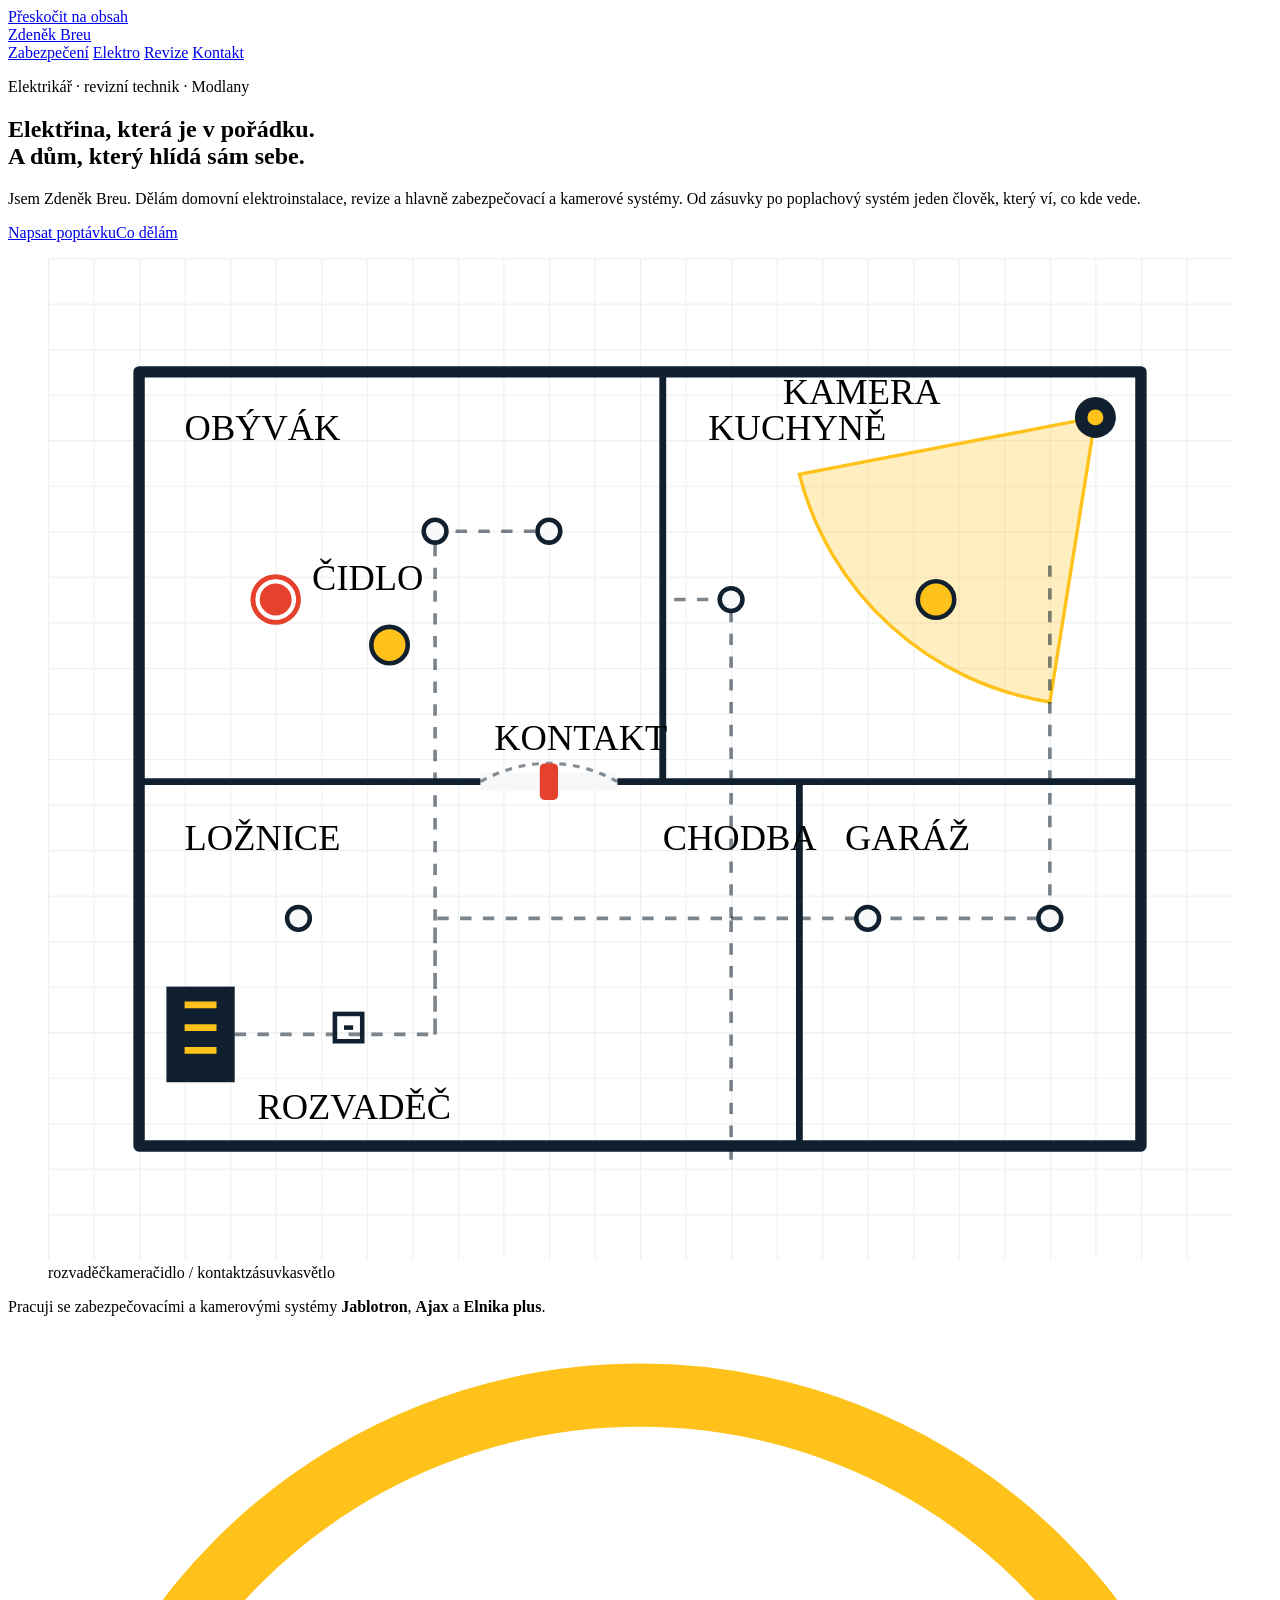
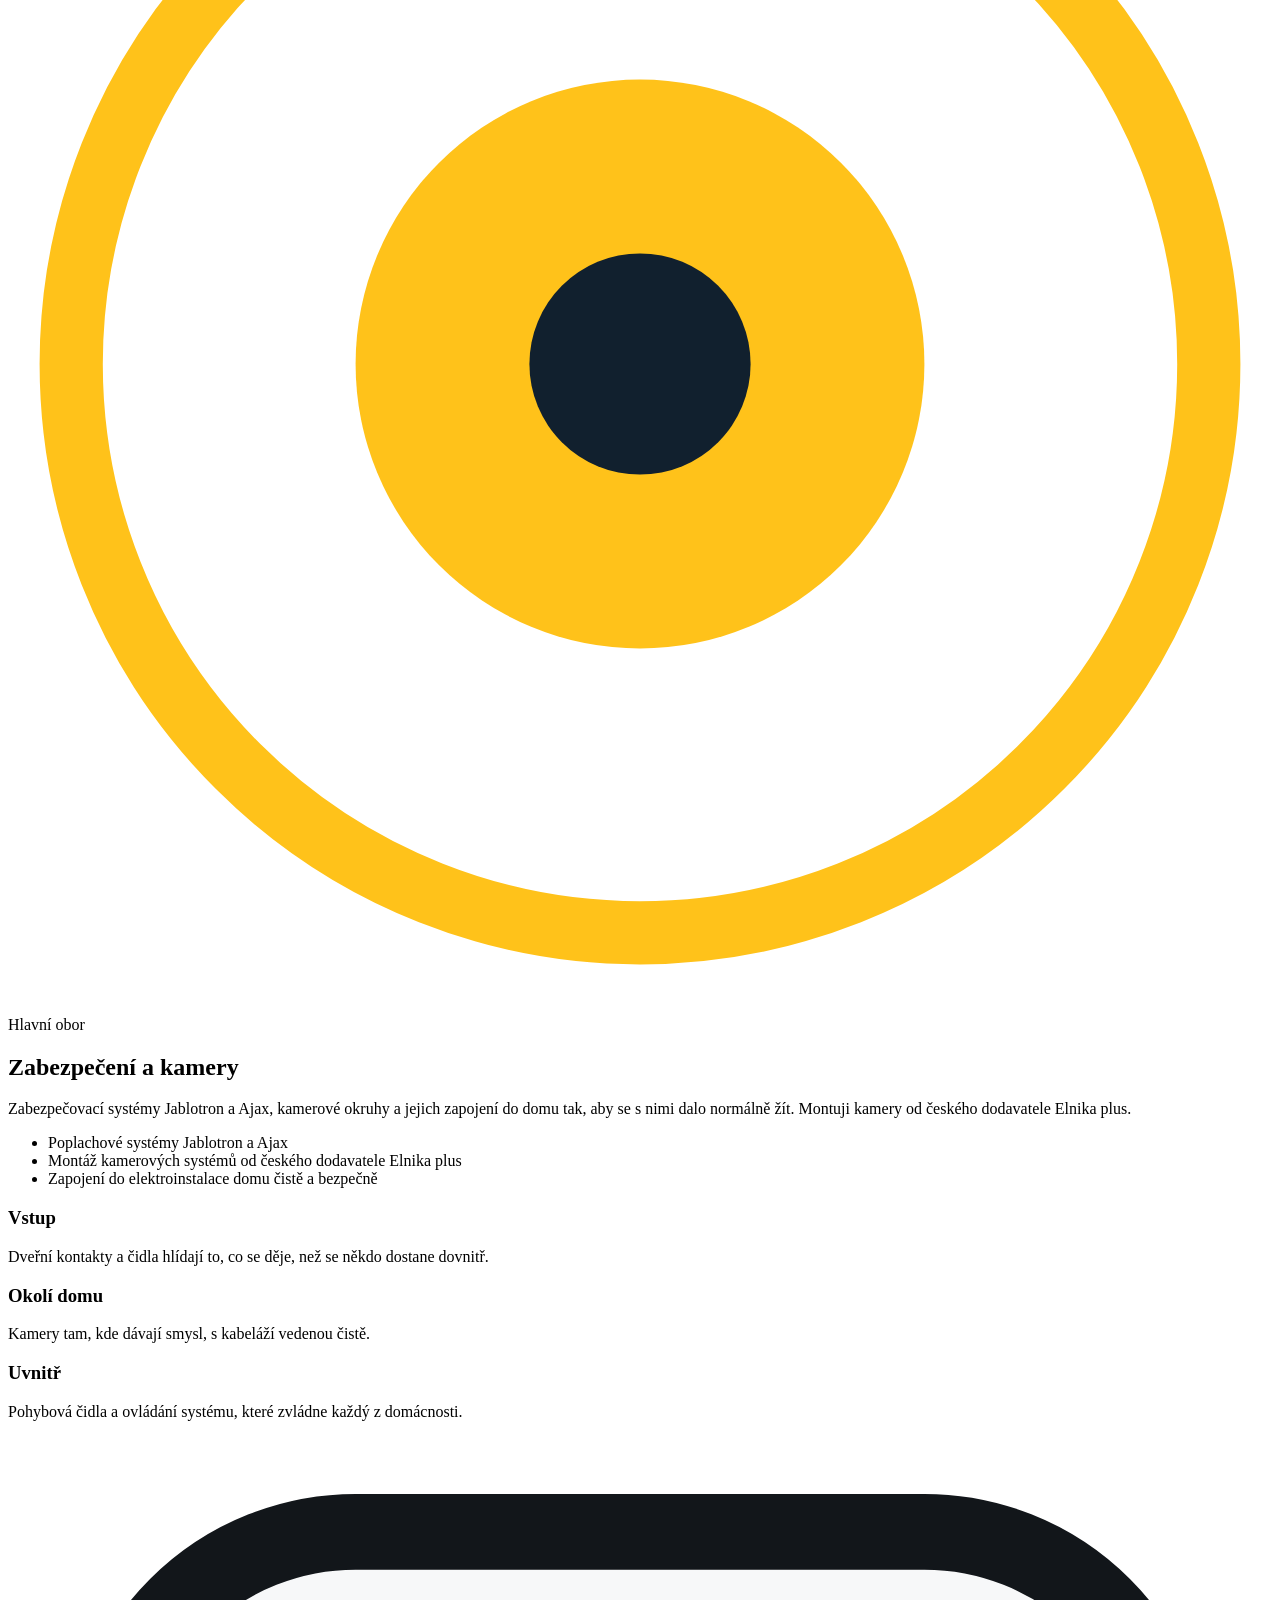
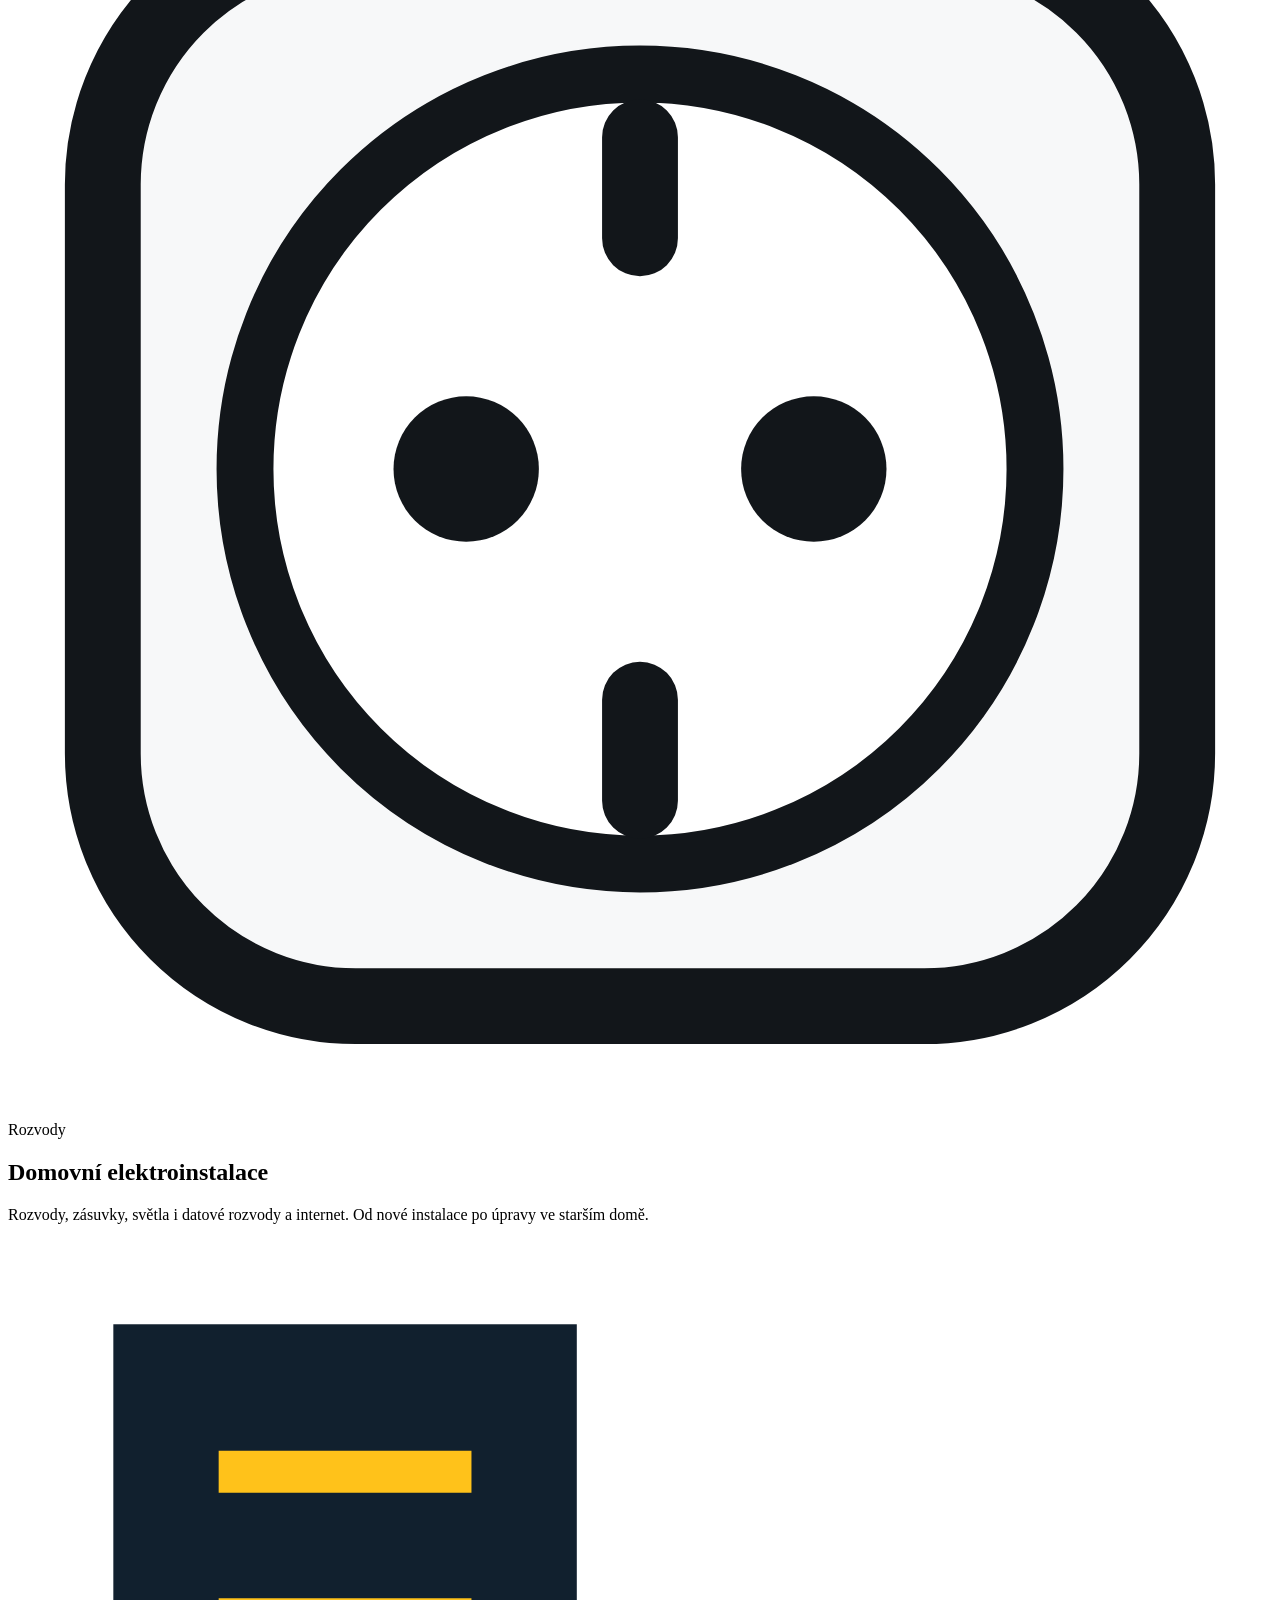
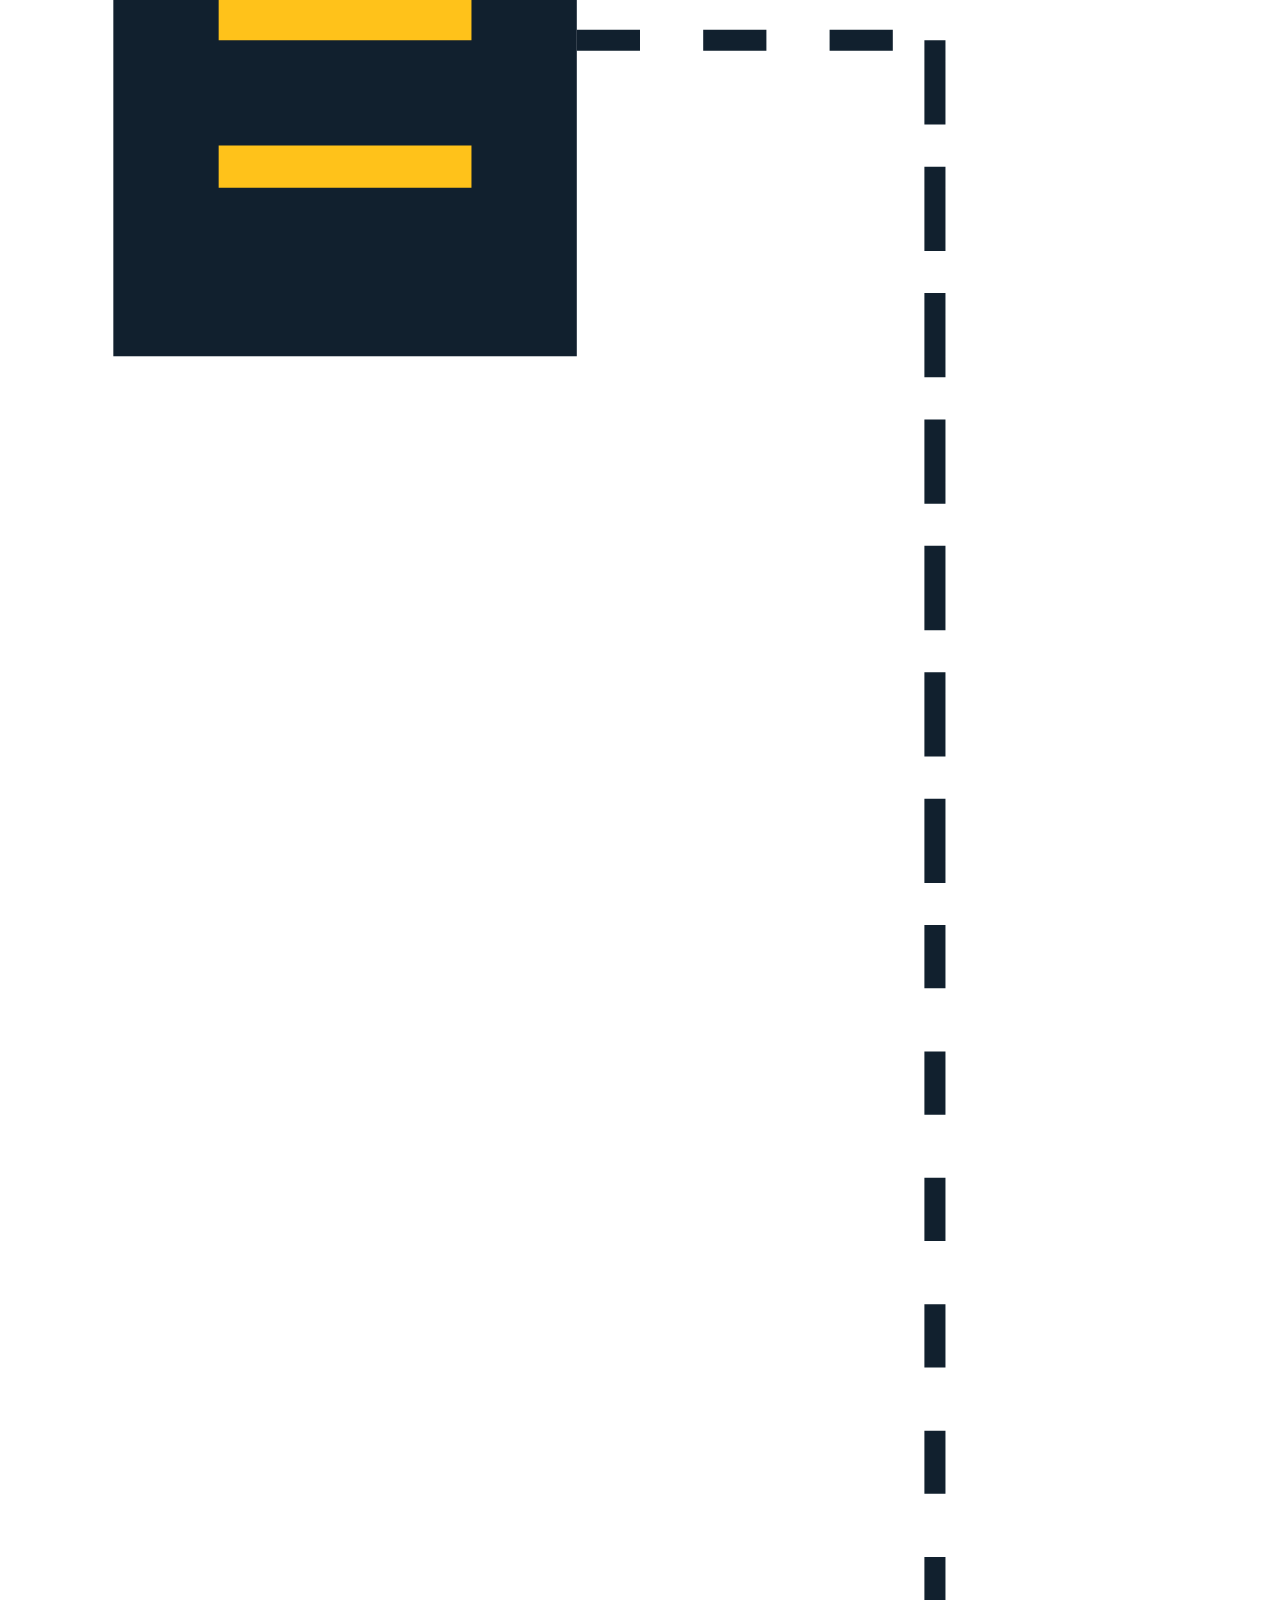
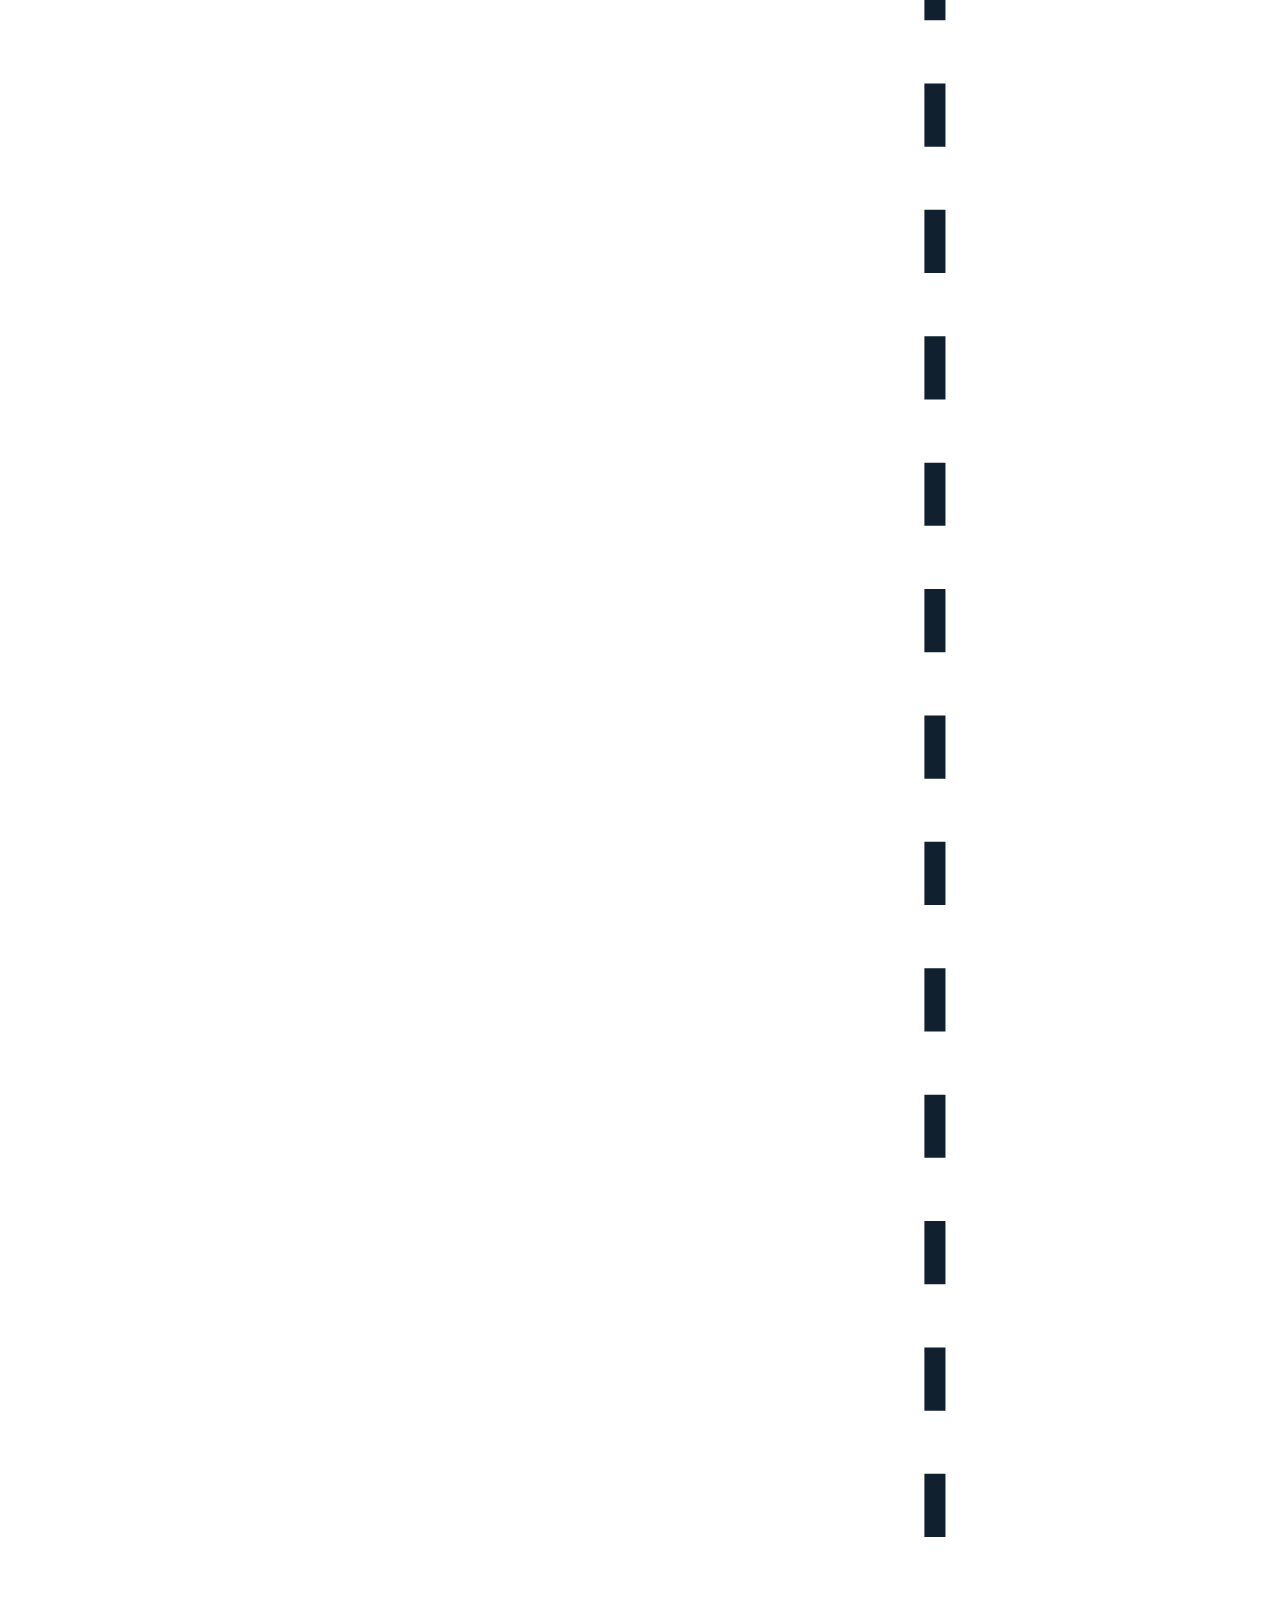
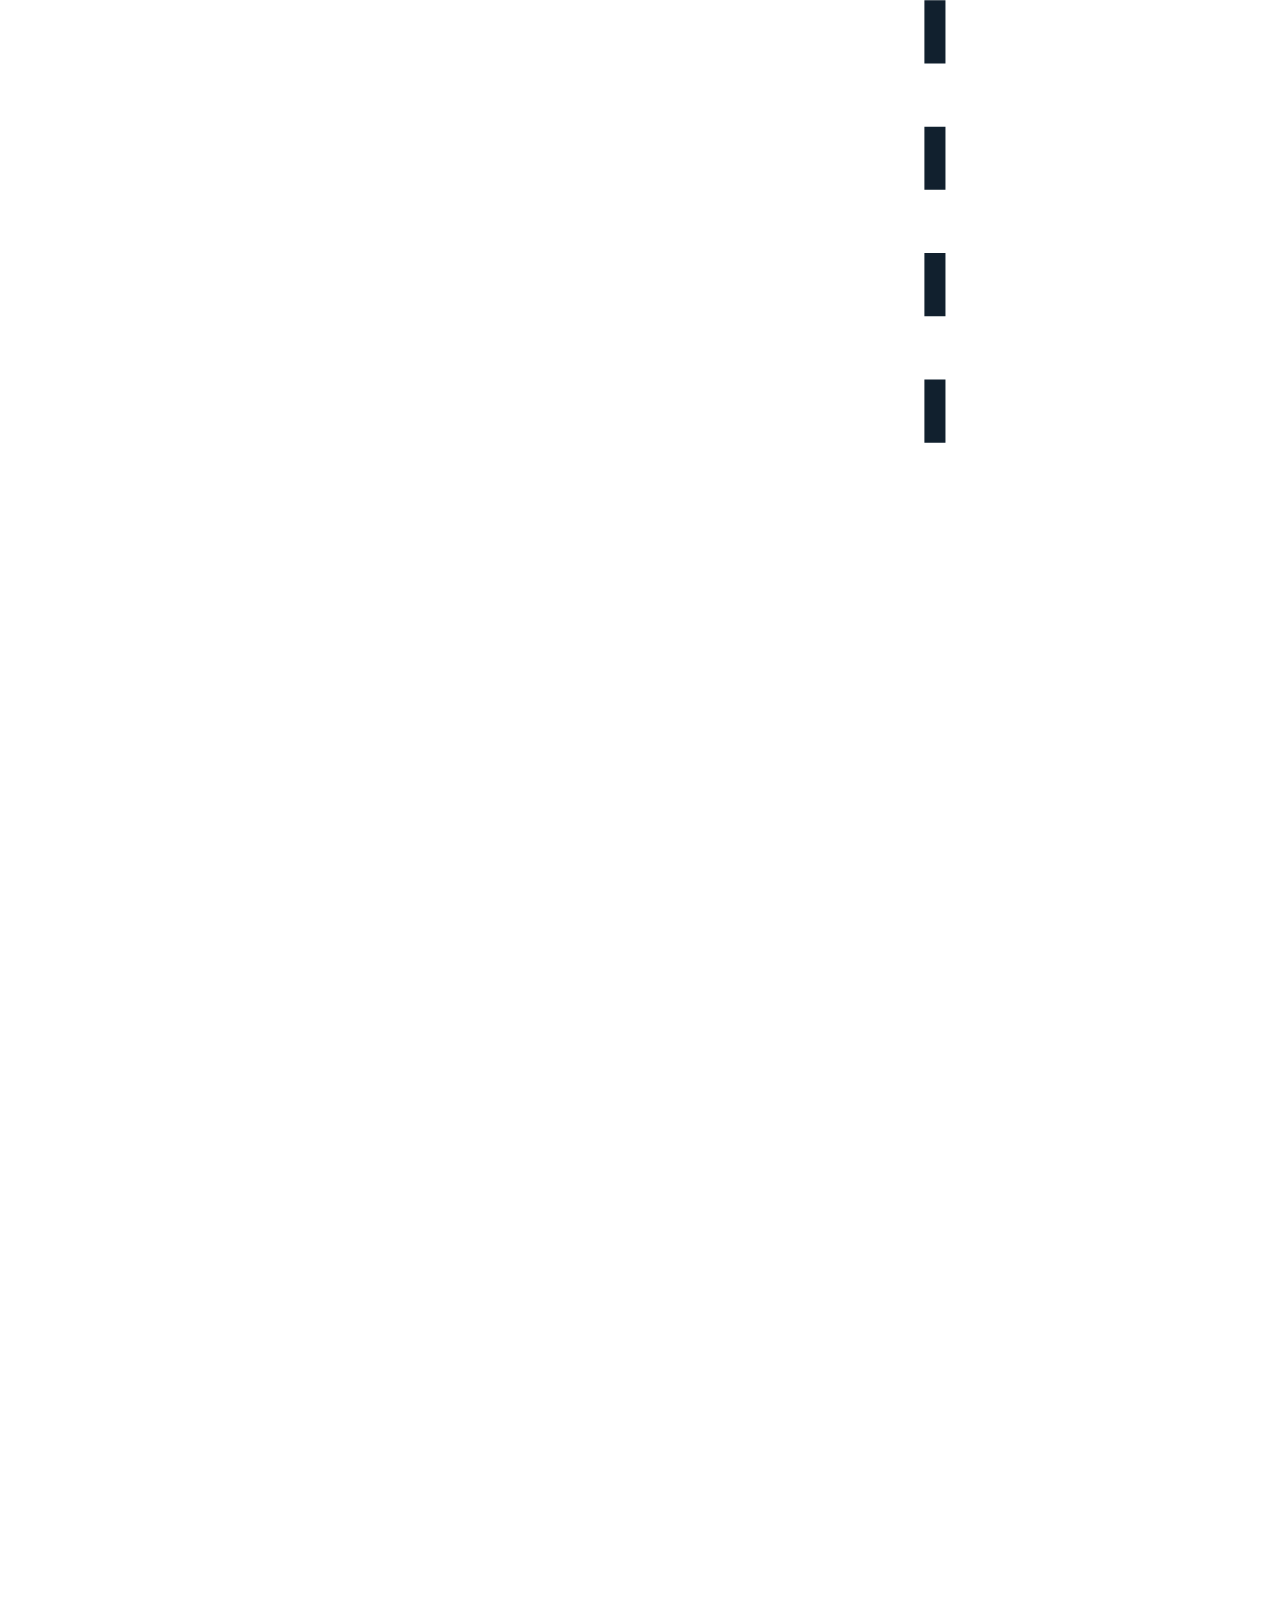
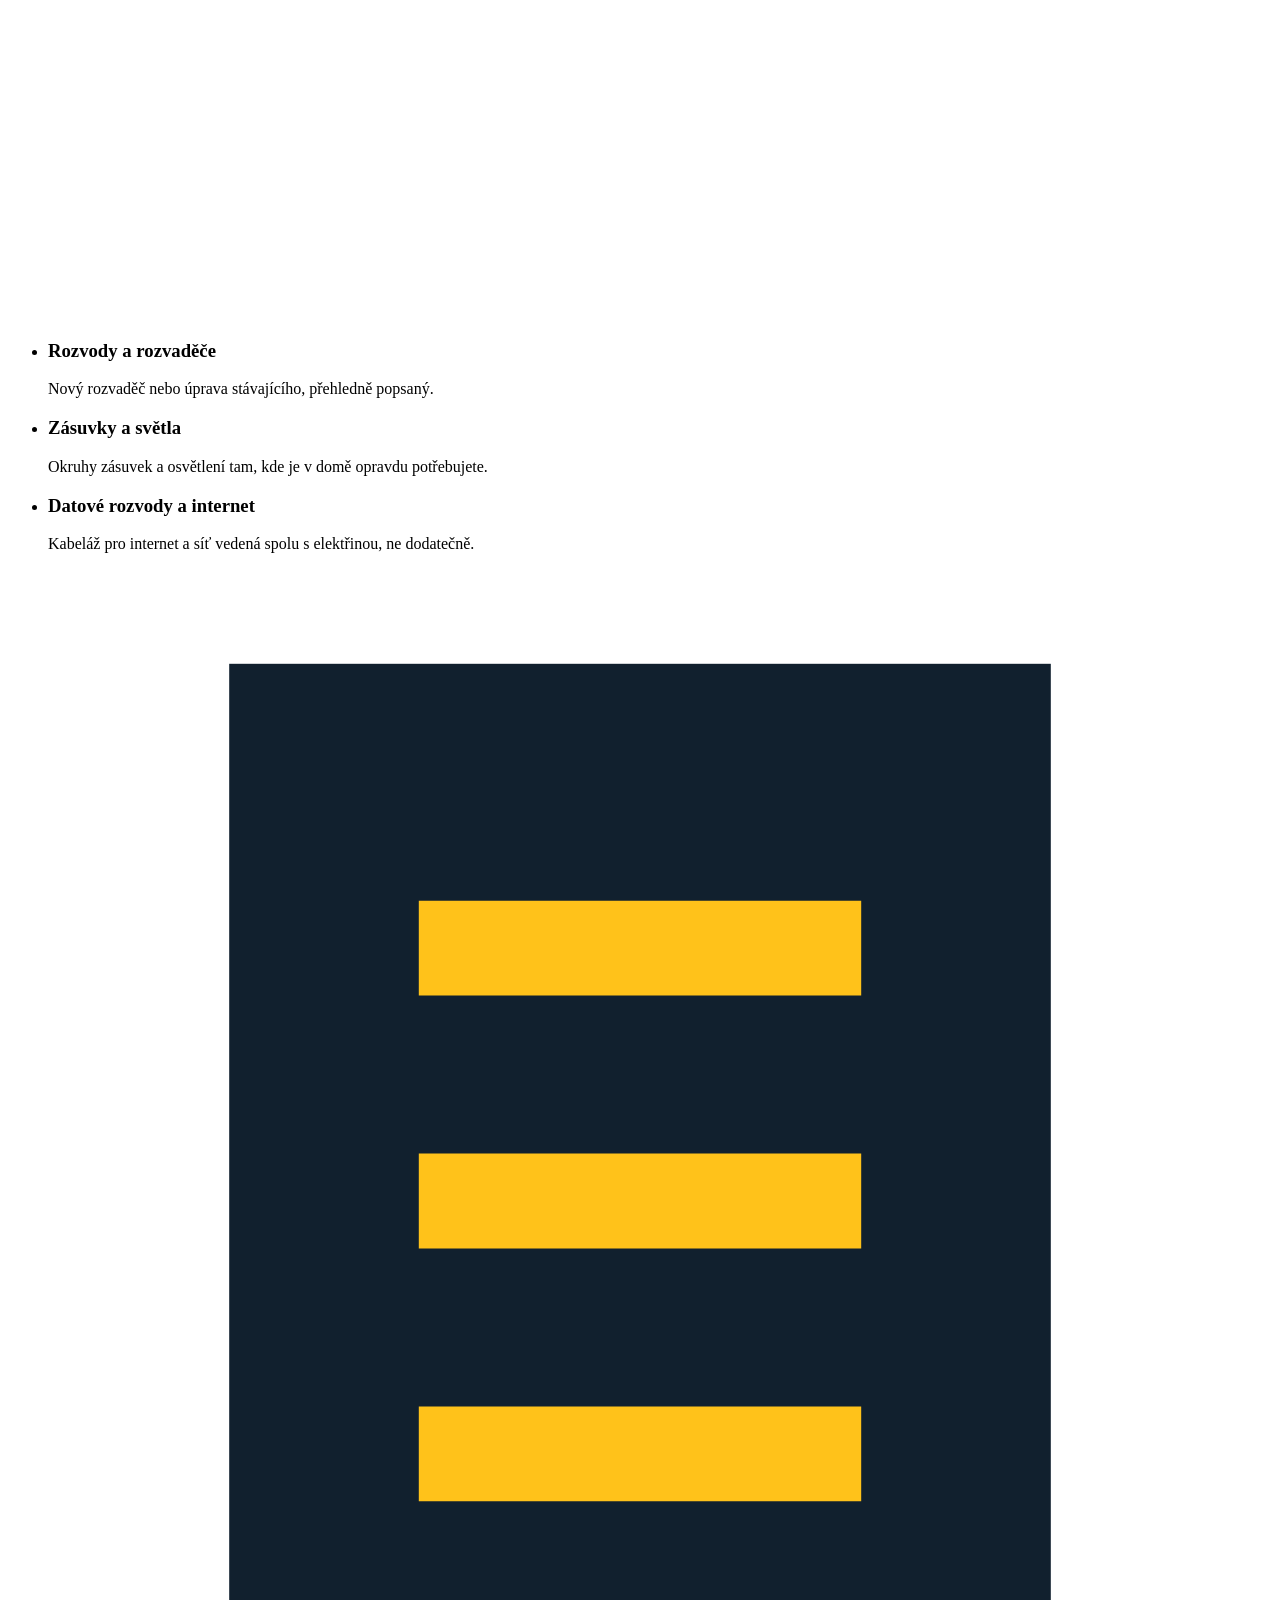
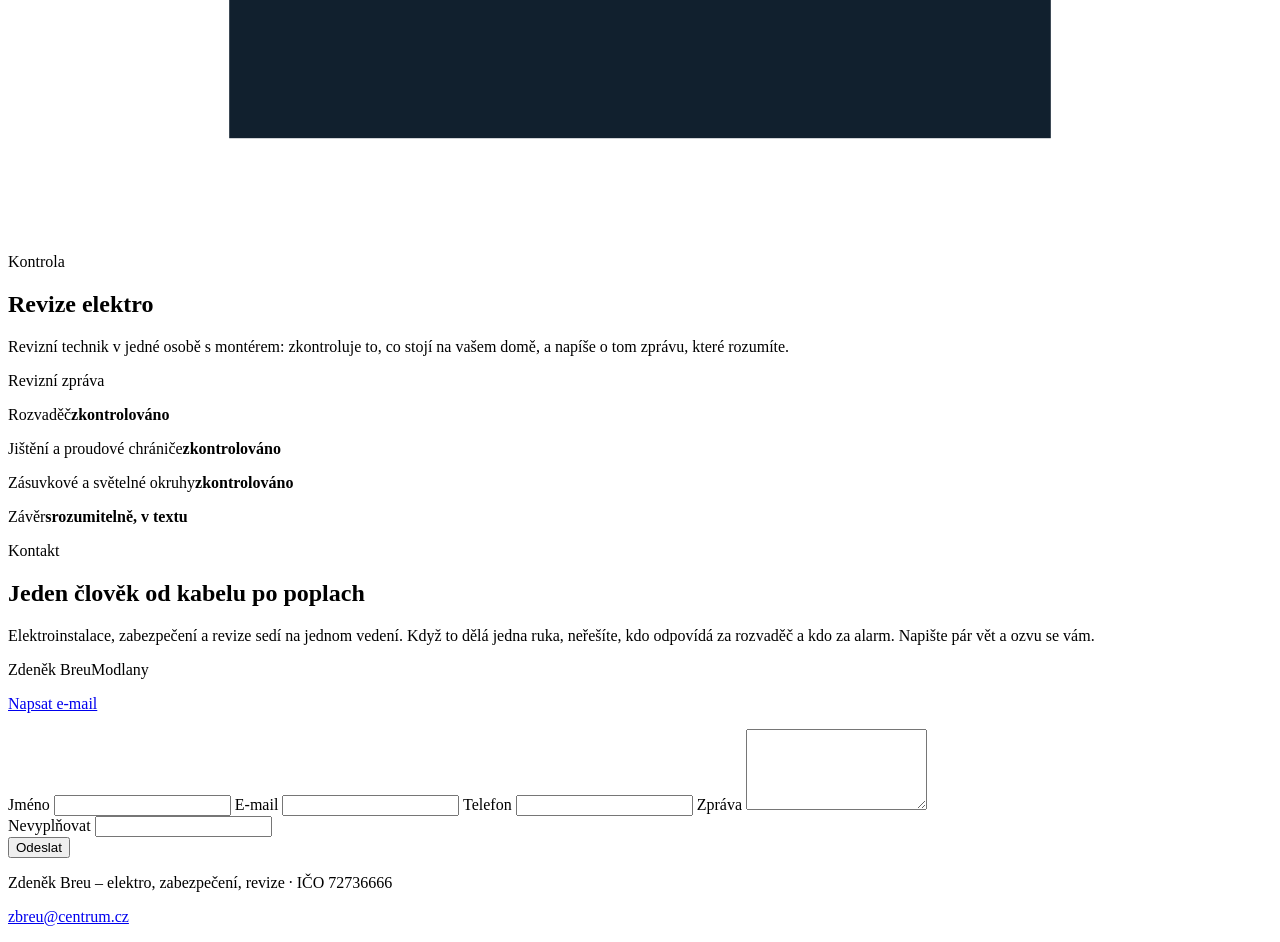
==== index.html @ bde0d11f "build 2026-10-21 20:07" ====
<!doctype html>
<html lang="cs">
<head>
<meta charset="utf-8">
<meta name="viewport" content="width=device-width, initial-scale=1">
<title>Elektro, zabezpečení a kamery Modlany – Zdeněk Breu</title>
<meta name="description" content="Elektroinstalace, zabezpečovací systémy Jablotron a Ajax, kamerové systémy a revize elektro. Zdeněk Breu, Modlany.">
<meta name="robots" content="noindex, nofollow">
<meta name="theme-color" content="#11202e">
<link rel="canonical" href="https://webhunter-navrhy.github.io/breu-elektro/">
<meta property="og:type" content="website">
<meta property="og:locale" content="cs_CZ">
<meta property="og:title" content="Elektro, zabezpečení a kamery Modlany – Zdeněk Breu">
<meta property="og:description" content="Elektroinstalace, zabezpečovací systémy Jablotron a Ajax, kamerové systémy a revize elektro. Zdeněk Breu, Modlany.">
<meta property="og:url" content="https://webhunter-navrhy.github.io/breu-elektro/">
<meta property="og:image" content="https://webhunter-navrhy.github.io/breu-elektro/og.jpg">
<meta property="og:image:width" content="1200"><meta property="og:image:height" content="630">
<meta name="twitter:card" content="summary_large_image">
<link rel="stylesheet" href="/breu-elektro/css/style.css?v=f31ffc3040">

<script type="application/ld+json">{"@context": "https://schema.org", "@type": "LocalBusiness", "name": "Zdeněk Breu – elektro, zabezpečení, revize", "url": "https://webhunter-navrhy.github.io/breu-elektro/", "description": "Elektroinstalace, zabezpečovací systémy Jablotron a Ajax, kamerové systémy a revize elektro. Zdeněk Breu, Modlany.", "email": "zbreu@centrum.cz", "address": {"@type": "PostalAddress", "streetAddress": "Modlany 122", "postalCode": "417 13", "addressLocality": "Modlany", "addressCountry": "CZ"}, "taxID": "72736666", "image": "https://webhunter-navrhy.github.io/breu-elektro/og.jpg"}</script>
</head>
<body>
<a class="skip" href="#obsah">Přeskočit na obsah</a>
<header class="hlavicka">
  <div class="wrap">
    <a href="/breu-elektro/" class="logo">Zdeněk Breu</a>
    <nav aria-label="Hlavní">
      <a href="#zabezpeceni">Zabezpečení</a> <a href="#elektro">Elektro</a> <a href="#revize">Revize</a> <a href="#kontakt">Kontakt</a> 
    </nav>
  </div>
</header>
<main id="obsah">

<section class="hero">
  <div class="wrap hero-grid">
    <div class="hero-text">
      <p class="stitek">Elektrikář · revizní technik · Modlany</p>
      <h1>Elektřina, která je v pořádku.<br><span class="zluta">A dům, který hlídá sám sebe.</span></h1>
      <p class="uvod">Jsem Zdeněk Breu. Dělám domovní elektroinstalace, revize a hlavně zabezpečovací a kamerové systémy. Od zásuvky po poplachový systém jeden člověk, který ví, co kde vede.</p>
      <p class="hero-tl"><a class="tl" href="#kontakt">Napsat poptávku</a><a class="tl tl-tich" href="#zabezpeceni">Co dělám</a></p>
    </div>
    <figure class="plan" aria-label="Schematický půdorys domu se zabezpečením">
      <svg viewBox="0 0 520 440" role="img" aria-labelledby="plan-t">
        <title id="plan-t">Půdorys domu: rozvaděč, kamera se zorným polem, pohybové čidlo, dveřní kontakt, zásuvky a datová zásuvka</title>
        <defs><pattern id="mr" width="20" height="20" patternUnits="userSpaceOnUse"><path d="M20 0H0V20" fill="none" stroke="#11202e" stroke-opacity=".07"/></pattern></defs>
        <rect width="520" height="440" fill="url(#mr)"/>
        <g class="zdi" fill="none" stroke="#11202e" stroke-width="5" stroke-linejoin="round">
          <path d="M40 50H480V390H40Z"/>
          <path d="M270 50V230M40 230H190M250 230H480M330 230V390" stroke-width="3"/>
        </g>
        <path d="M190 226h60v8h-60z" fill="#f7f8f9"/><path d="M190 230a60 60 0 0 1 60 0" fill="none" stroke="#11202e" stroke-width="1.4" stroke-dasharray="3 3" opacity=".5"/>
        <g class="mista">
          <text x="60" y="80">OBÝVÁK</text><text x="290" y="80">KUCHYNĚ</text><text x="60" y="260">LOŽNICE</text><text x="270" y="260">CHODBA</text><text x="350" y="260">GARÁŽ</text>
        </g>
        <!-- kamera + zorné pole -->
        <g class="kamera">
          <g class="zor"><path d="M460 70 L330 95 A135 135 0 0 0 440 195 Z" fill="#ffc21a" fill-opacity=".28" stroke="#ffc21a" stroke-width="1.5"/></g>
          <circle cx="460" cy="70" r="9" fill="#11202e"/><circle cx="460" cy="70" r="3.5" fill="#ffc21a"/>
        </g>
        <!-- čidlo -->
        <g class="cidlo"><circle class="vlna" cx="100" cy="150" r="10" fill="none" stroke="#e5412d" stroke-width="2"/><circle class="vlna v2" cx="100" cy="150" r="10" fill="none" stroke="#e5412d" stroke-width="2"/><circle cx="100" cy="150" r="7" fill="#e5412d"/></g>
        <!-- dveřní kontakt -->
        <rect x="216" y="222" width="8" height="16" rx="2" fill="#e5412d"/>
        <!-- rozvaděč -->
        <rect x="52" y="320" width="30" height="42" fill="#11202e"/><path d="M60 328h14M60 338h14M60 348h14" stroke="#ffc21a" stroke-width="3"/>
        <!-- vedení -->
        <path class="vedeni" d="M82 341H170V290H300V400M300 290H300V150H270M170 341V120H220" fill="none" stroke="#11202e" stroke-width="1.6" stroke-dasharray="5 5" opacity=".55"/>
        <path class="vedeni" d="M300 290H440V135" fill="none" stroke="#11202e" stroke-width="1.6" stroke-dasharray="5 5" opacity=".55"/>
        <!-- zásuvky, světla -->
        <g fill="#f7f8f9" stroke="#11202e" stroke-width="2"><circle cx="170" cy="120" r="5"/><circle cx="220" cy="120" r="5"/><circle cx="300" cy="150" r="5"/><circle cx="360" cy="290" r="5"/><circle cx="440" cy="290" r="5"/><circle cx="110" cy="290" r="5"/></g>
        <g fill="#ffc21a" stroke="#11202e" stroke-width="2"><circle cx="150" cy="170" r="8"/><circle cx="390" cy="150" r="8"/></g>
        <!-- data -->
        <rect x="126" y="332" width="12" height="12" fill="none" stroke="#11202e" stroke-width="2"/><path d="M130 338h4" stroke="#11202e" stroke-width="2"/>
        <g class="znacky"><text x="92" y="378">ROZVADĚČ</text><text x="392" y="64" text-anchor="end" class="zl">KAMERA</text><text x="116" y="146" class="cv">ČIDLO</text><text x="196" y="216" class="cv">KONTAKT</text></g>
      </svg>
      <figcaption>
        <span><i class="z-box"></i>rozvaděč</span><span><i class="z-kam"></i>kamera</span><span><i class="z-cid"></i>čidlo / kontakt</span><span><i class="z-zas"></i>zásuvka</span><span><i class="z-sv"></i>světlo</span>
      </figcaption>
    </figure>
  </div>
  <div class="znacky-pruh"><div class="wrap">
    <p>Pracuji se zabezpečovacími a kamerovými systémy <strong>Jablotron</strong>, <strong>Ajax</strong> a <strong>Elnika plus</strong>.</p>
  </div></div>
</section>

<section class="sekce tmava" id="zabezpeceni">
  <div class="wrap dva">
    <div>
      <svg class="znak" viewBox="0 0 40 40" aria-hidden="true"><circle cx="20" cy="20" r="18" fill="none" stroke="#ffc21a" stroke-width="2"/><circle cx="20" cy="20" r="9" fill="#ffc21a"/><circle cx="20" cy="20" r="3.5" fill="#11202e"/></svg><p class="stitek zl">Hlavní obor</p>
      <h2>Zabezpečení a kamery</h2>
      <p class="perex">Zabezpečovací systémy Jablotron a Ajax, kamerové okruhy a jejich zapojení do domu tak, aby se s nimi dalo normálně žít. Montuji kamery od českého dodavatele Elnika plus.</p>
    </div>
    <ul role="list" class="body">
      <li><span class="bod-ic"></span>Poplachové systémy Jablotron a Ajax</li><li><span class="bod-ic"></span>Montáž kamerových systémů od českého dodavatele Elnika plus</li><li><span class="bod-ic"></span>Zapojení do elektroinstalace domu čistě a bezpečně</li>
    </ul>
  </div>
  <div class="wrap zony">
    <div><h3>Vstup</h3><p>Dveřní kontakty a čidla hlídají to, co se děje, než se někdo dostane dovnitř.</p></div>
    <div><h3>Okolí domu</h3><p>Kamery tam, kde dávají smysl, s kabeláží vedenou čistě.</p></div>
    <div><h3>Uvnitř</h3><p>Pohybová čidla a ovládání systému, které zvládne každý z domácnosti.</p></div>
  </div>
</section>

<section class="sekce" id="elektro">
  <div class="wrap">
    <div class="el-hlava">
      <svg class="znak" viewBox="0 0 40 40" aria-hidden="true"><rect x="3" y="3" width="34" height="34" rx="8" fill="#f7f8f9" stroke="#12161a" stroke-width="2.4"/><circle cx="20" cy="20" r="12.5" fill="#fff" stroke="#12161a" stroke-width="1.8"/><circle cx="14.5" cy="20" r="2.3" fill="#12161a"/><circle cx="25.5" cy="20" r="2.3" fill="#12161a"/><path d="M20 9.5v3.2M20 27.3v3.2" stroke="#12161a" stroke-width="2.4" stroke-linecap="round"/></svg><p class="stitek">Rozvody</p>
      <h2>Domovní elektroinstalace</h2>
      <p class="perex">Rozvody, zásuvky, světla i datové rozvody a internet. Od nové instalace po úpravy ve starším domě.</p>
    </div>
    <div class="okruhy">
      <svg class="okruhy-sv" viewBox="0 0 120 520" aria-hidden="true"><rect x="10" y="8" width="44" height="60" fill="#11202e"/><path d="M20 22h24M20 36h24M20 50h24" stroke="#ffc21a" stroke-width="4"/><path class="vedeni" d="M54 38H88V120M88 38V250M88 38V380" fill="none" stroke="#11202e" stroke-width="2" stroke-dasharray="6 6"/></svg>
      <ul role="list" class="okruhy-sez">
        <li><span class="uzel uzel-1"></span><h3>Rozvody a rozvaděče</h3><p>Nový rozvaděč nebo úprava stávajícího, přehledně popsaný.</p></li><li><span class="uzel uzel-2"></span><h3>Zásuvky a světla</h3><p>Okruhy zásuvek a osvětlení tam, kde je v domě opravdu potřebujete.</p></li><li><span class="uzel uzel-3"></span><h3>Datové rozvody a internet</h3><p>Kabeláž pro internet a síť vedená spolu s elektřinou, ne dodatečně.</p></li>
      </ul>
    </div>
  </div>
</section>

<section class="sekce rev" id="revize">
  <div class="wrap dva">
    <div>
      <svg class="znak" viewBox="0 0 40 40" aria-hidden="true"><rect x="7" y="3" width="26" height="34" fill="#11202e"/><path d="M13 12h14M13 20h14M13 28h14" stroke="#ffc21a" stroke-width="3"/></svg><p class="stitek">Kontrola</p>
      <h2>Revize elektro</h2>
      <p class="perex">Revizní technik v jedné osobě s montérem: zkontroluje to, co stojí na vašem domě, a napíše o tom zprávu, které rozumíte.</p>
    </div>
    <div class="protokol" aria-hidden="true">
      <p class="pr-h">Revizní zpráva</p>
      <p><span>Rozvaděč</span><b>zkontrolováno</b></p>
      <p><span>Jištění a proudové chrániče</span><b>zkontrolováno</b></p>
      <p><span>Zásuvkové a světelné okruhy</span><b>zkontrolováno</b></p>
      <p class="pr-p"><span>Závěr</span><b>srozumitelně, v textu</b></p>
    </div>
  </div>
</section>

<section class="sekce kontakt" id="kontakt">
  <div class="wrap dva">
    <div>
      <p class="stitek zl">Kontakt</p>
      <h2>Jeden člověk od kabelu po poplach</h2>
      <p class="perex">Elektroinstalace, zabezpečení a revize sedí na jednom vedení. Když to dělá jedna ruka, neřešíte, kdo odpovídá za rozvaděč a kdo za alarm. Napište pár vět a ozvu se vám.</p>
      <p class="kont-radek"><span>Zdeněk Breu</span>Modlany</p>
      <p class="kont-radek"><a class="tl tl-zl" href="mailto:zbreu@centrum.cz">Napsat e-mail</a></p>
    </div>
    <div class="form-box">
<form class="formular" method="post"  data-endpoint="" data-demo="1">
  <label>Jméno <input name="jmeno" autocomplete="name" required></label>
  <label>E-mail <input name="email" type="email" autocomplete="email" required></label>
  <label>Telefon <input name="telefon" type="tel" autocomplete="tel"></label>
  <label>Zpráva <textarea name="zprava" rows="5" required></textarea></label>
  <div class="past" aria-hidden="true"><label>Nevyplňovat <input name="_gotcha" tabindex="-1" autocomplete="off"></label></div>
  <input type="hidden" name="_subject" value="Poptávka z webu – Zdeněk Breu">
  <button type="submit">Odeslat</button>
  <p class="formular-stav" role="status" aria-live="polite"></p>
</form></div>
  </div>
</section>

</main>
<footer class="paticka">
  <div class="wrap">
    <p>Zdeněk Breu – elektro, zabezpečení, revize · IČO 72736666</p>
    <p><a href="mailto:zbreu@centrum.cz">zbreu@centrum.cz</a></p>
    
  </div>
</footer>
<script src="/breu-elektro/js/main.js?v=dda8a54f4d" defer></script>
</body>
</html>
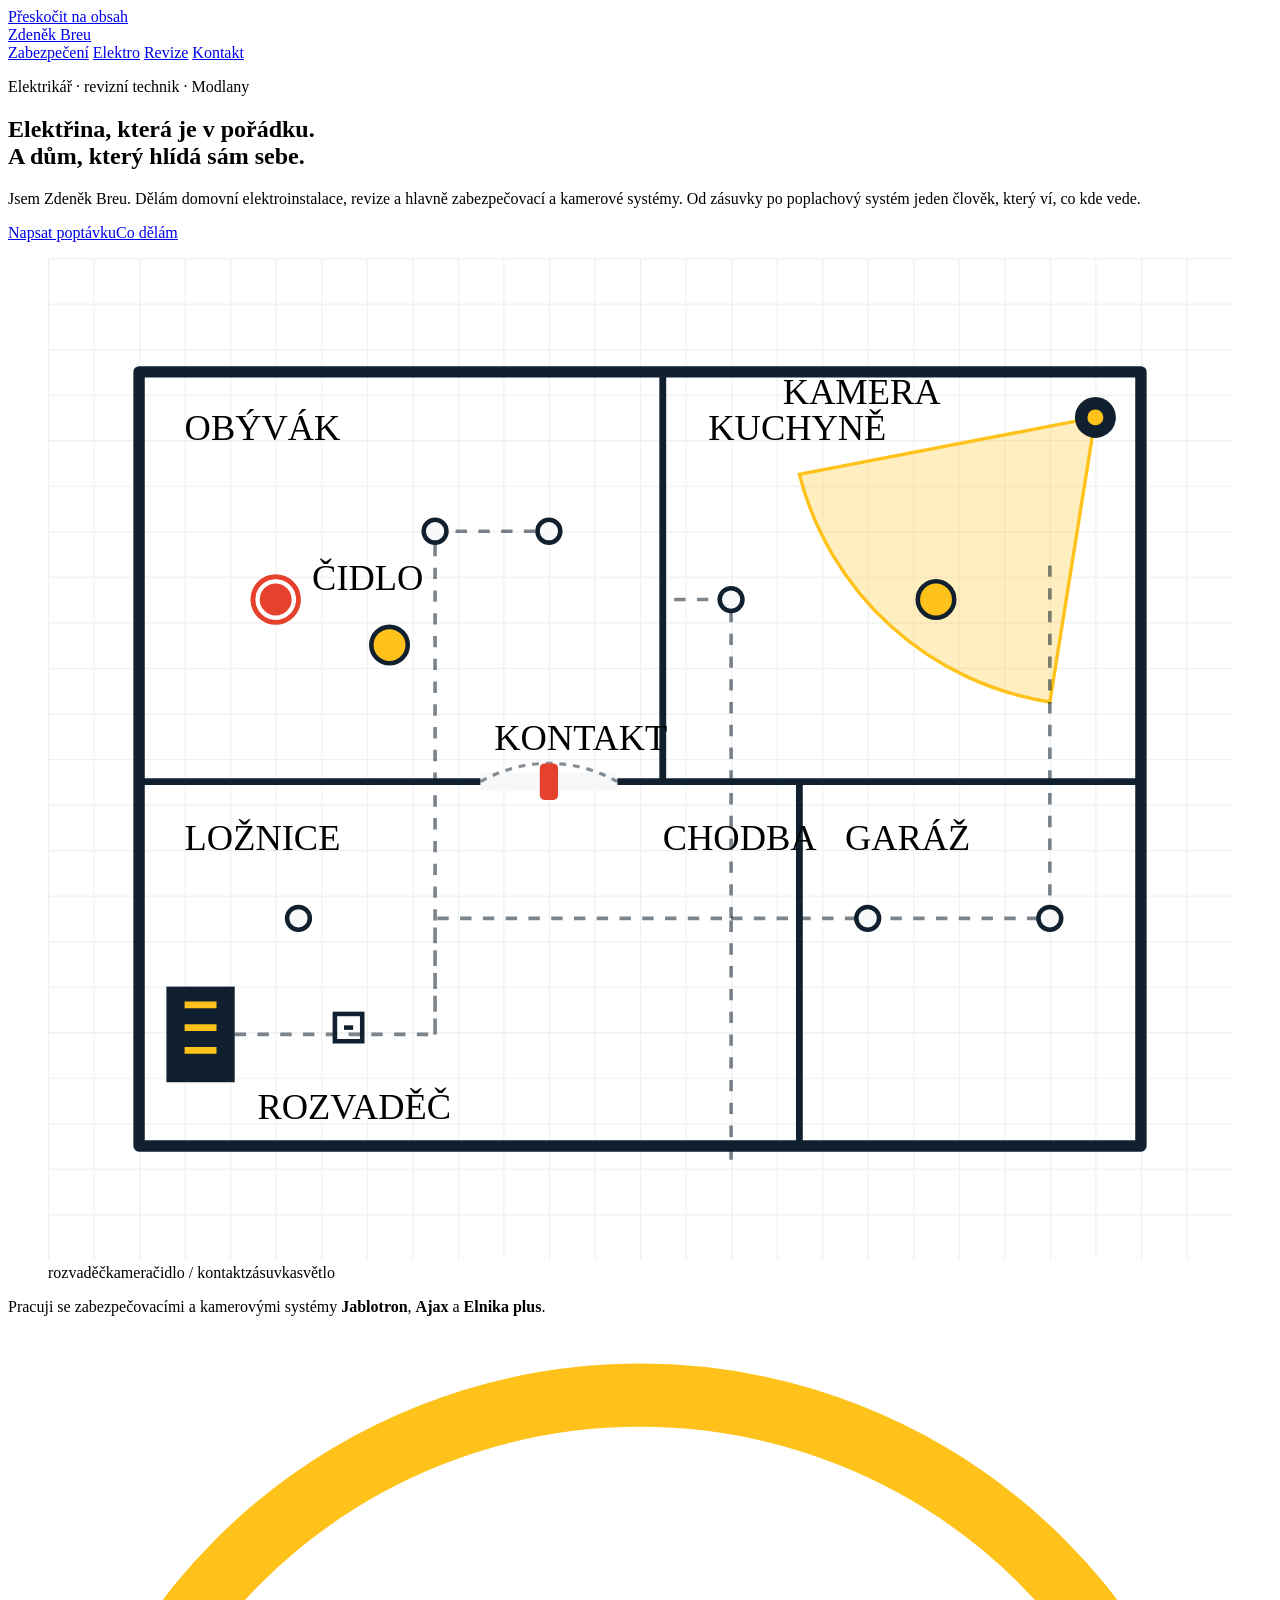
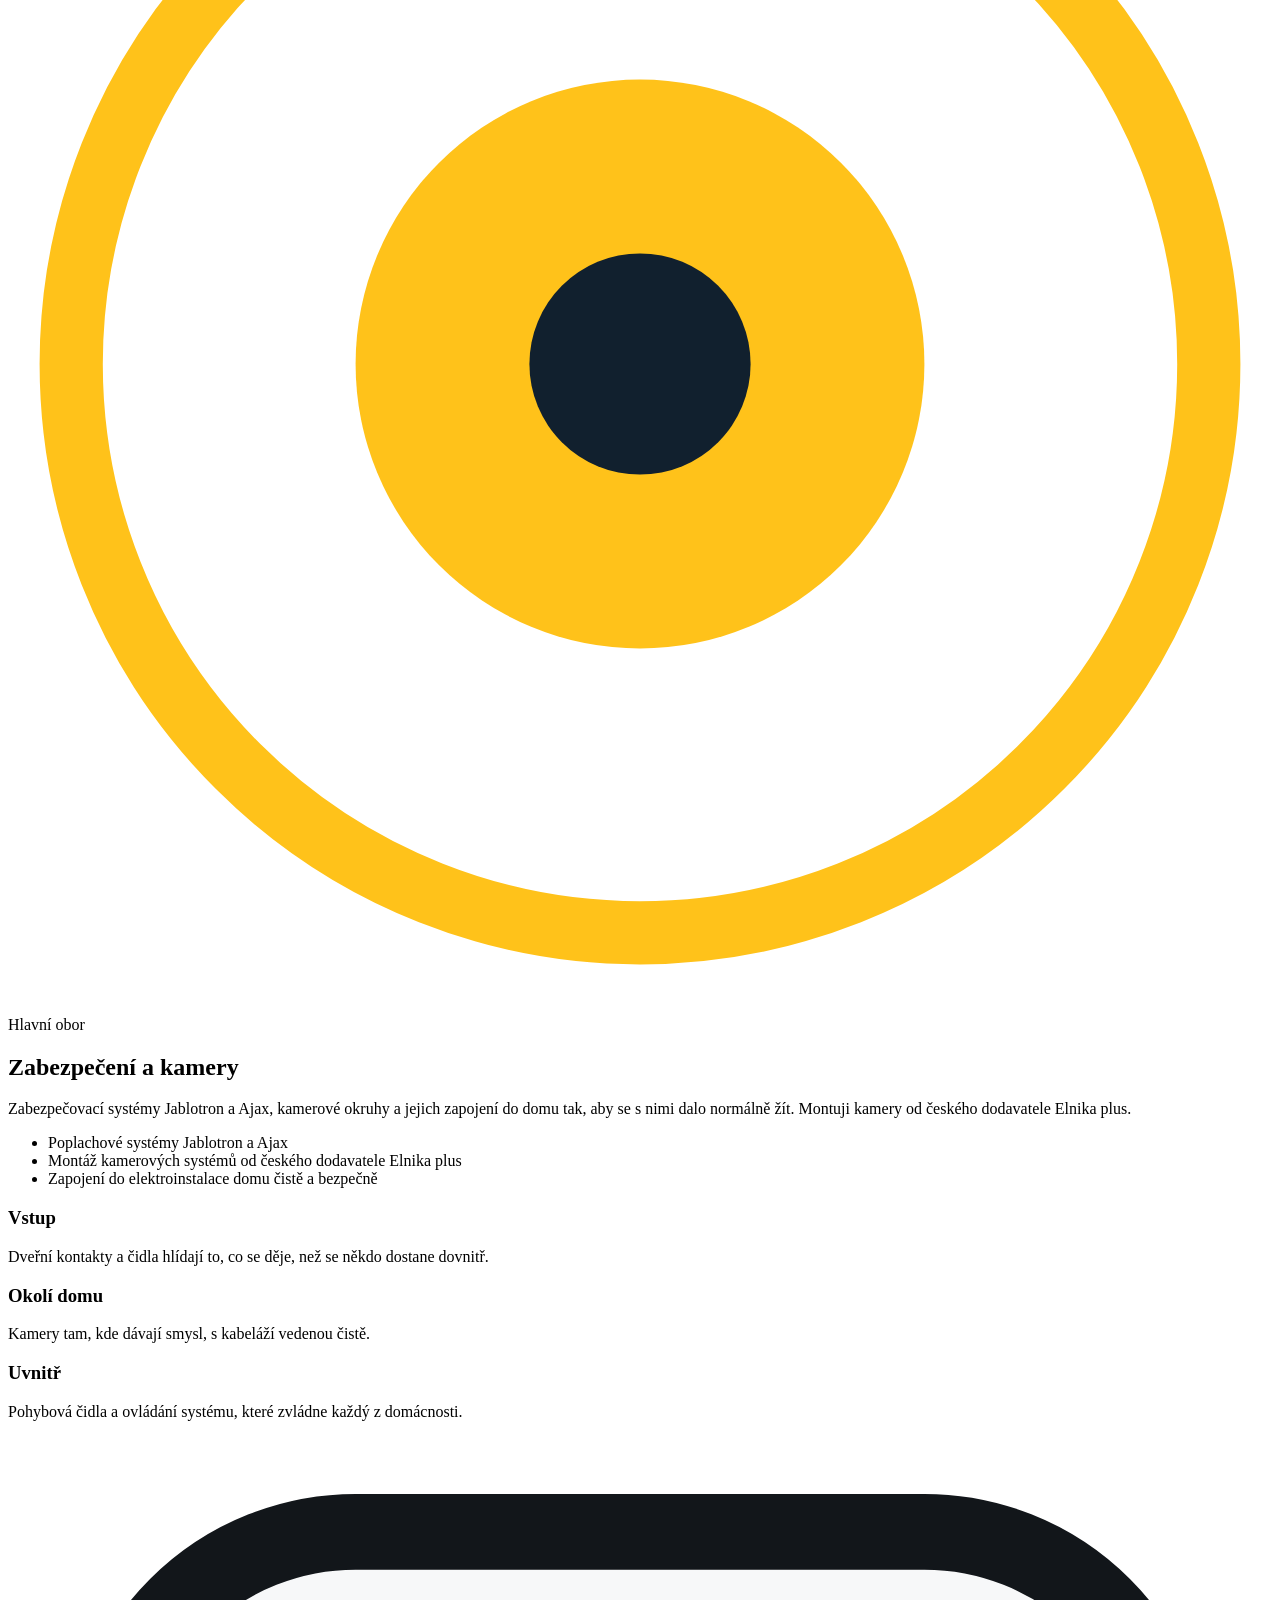
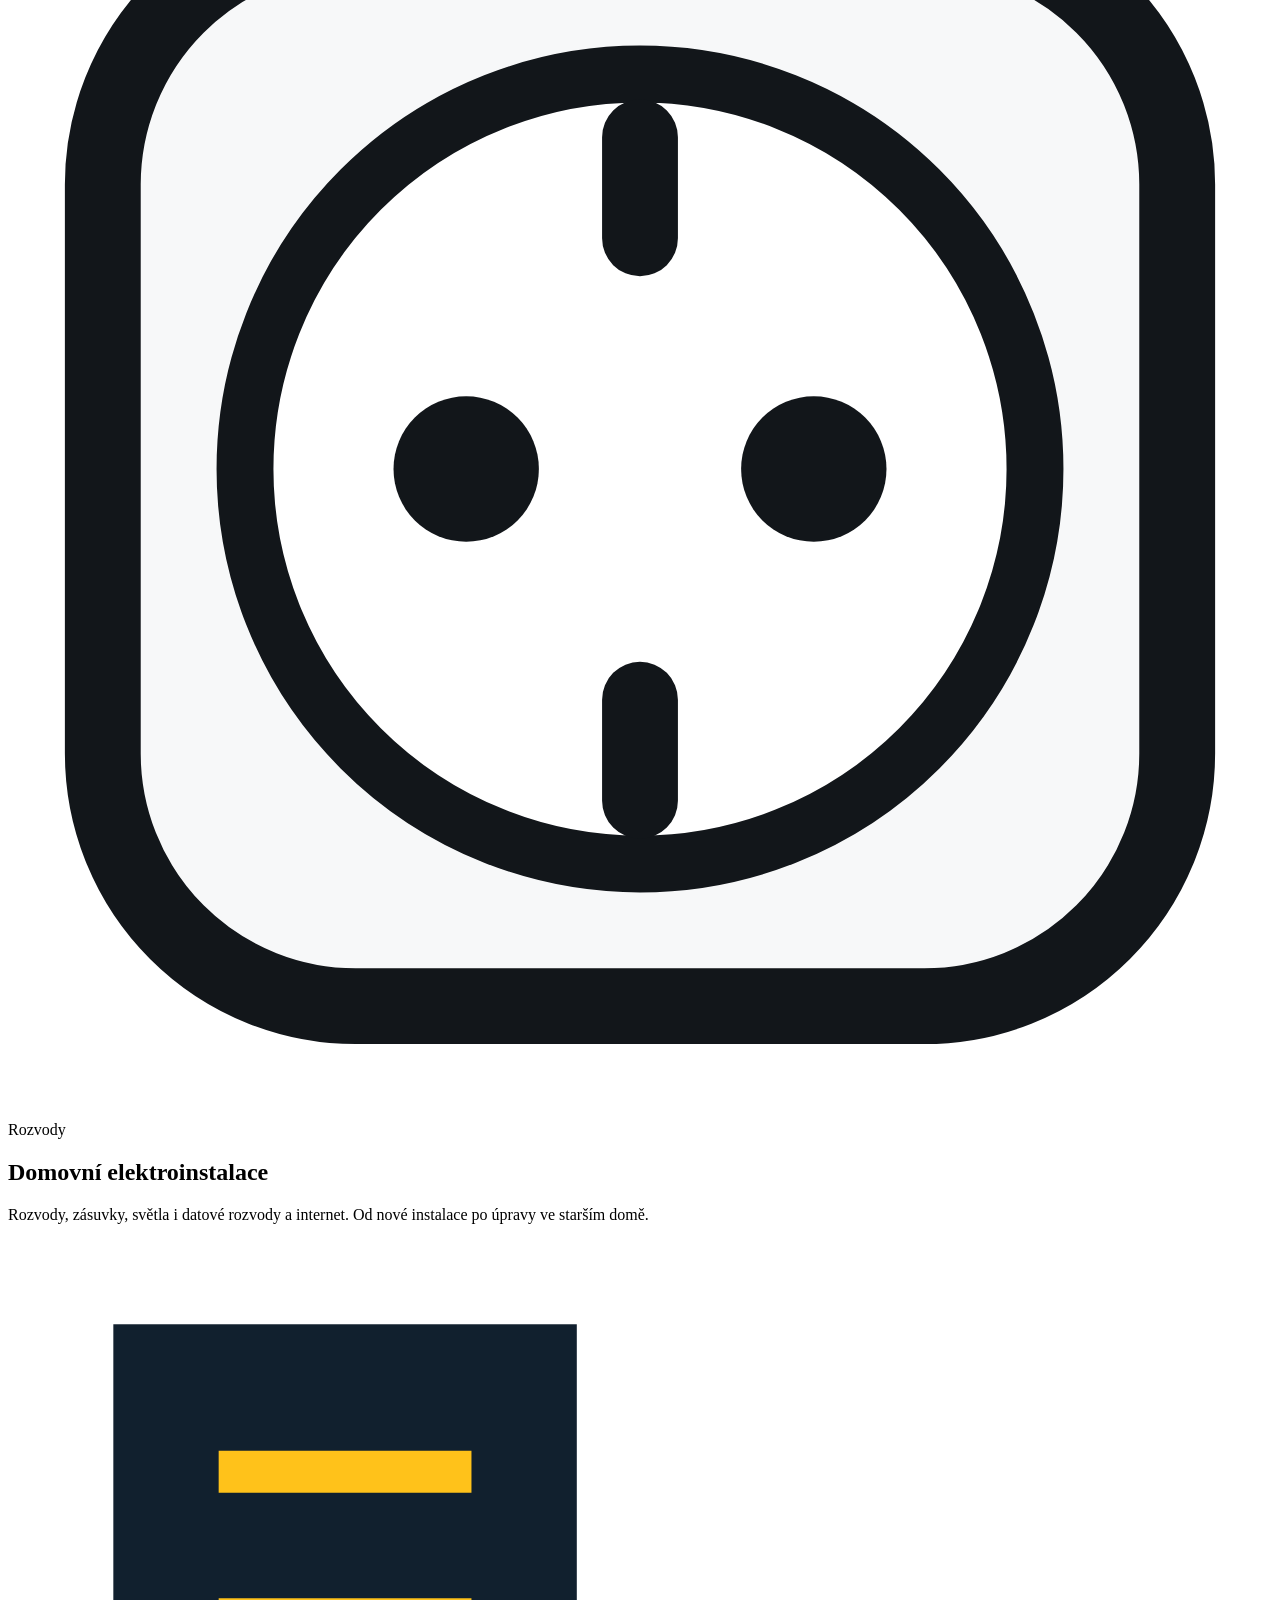
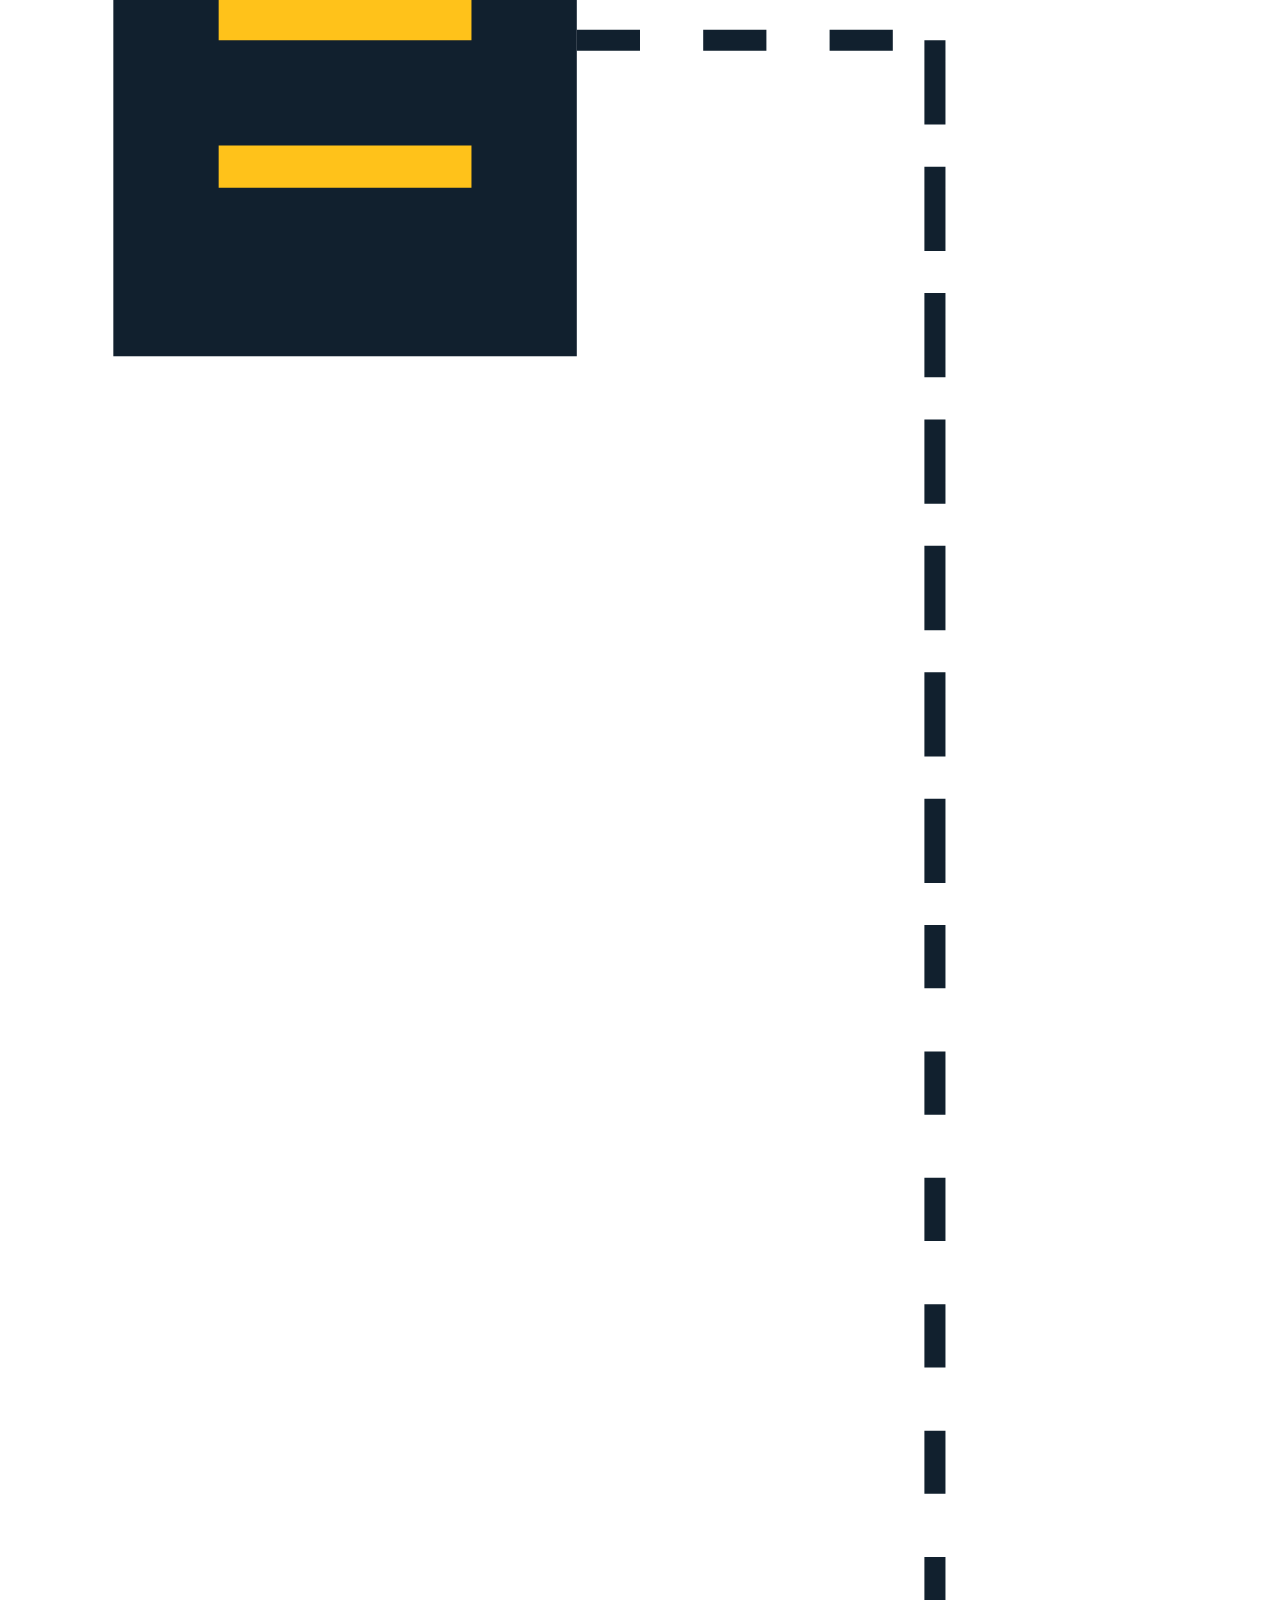
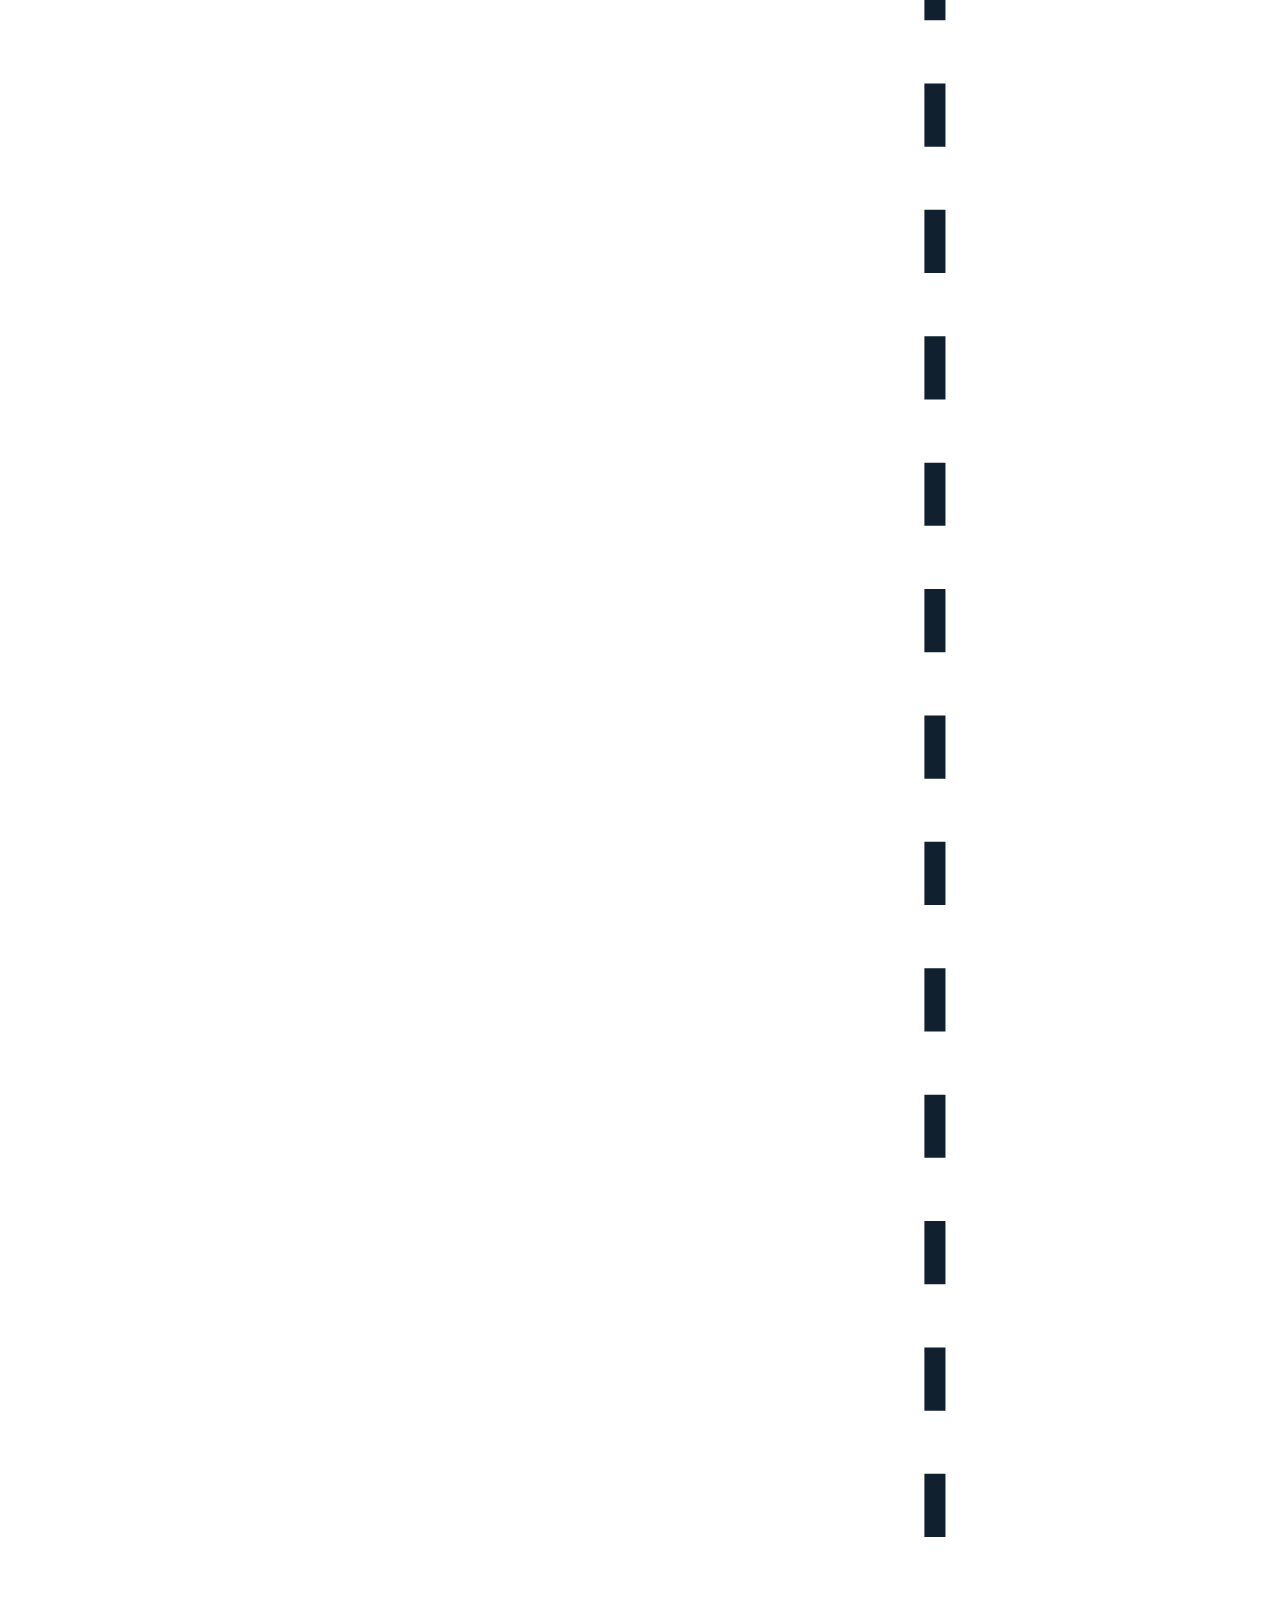
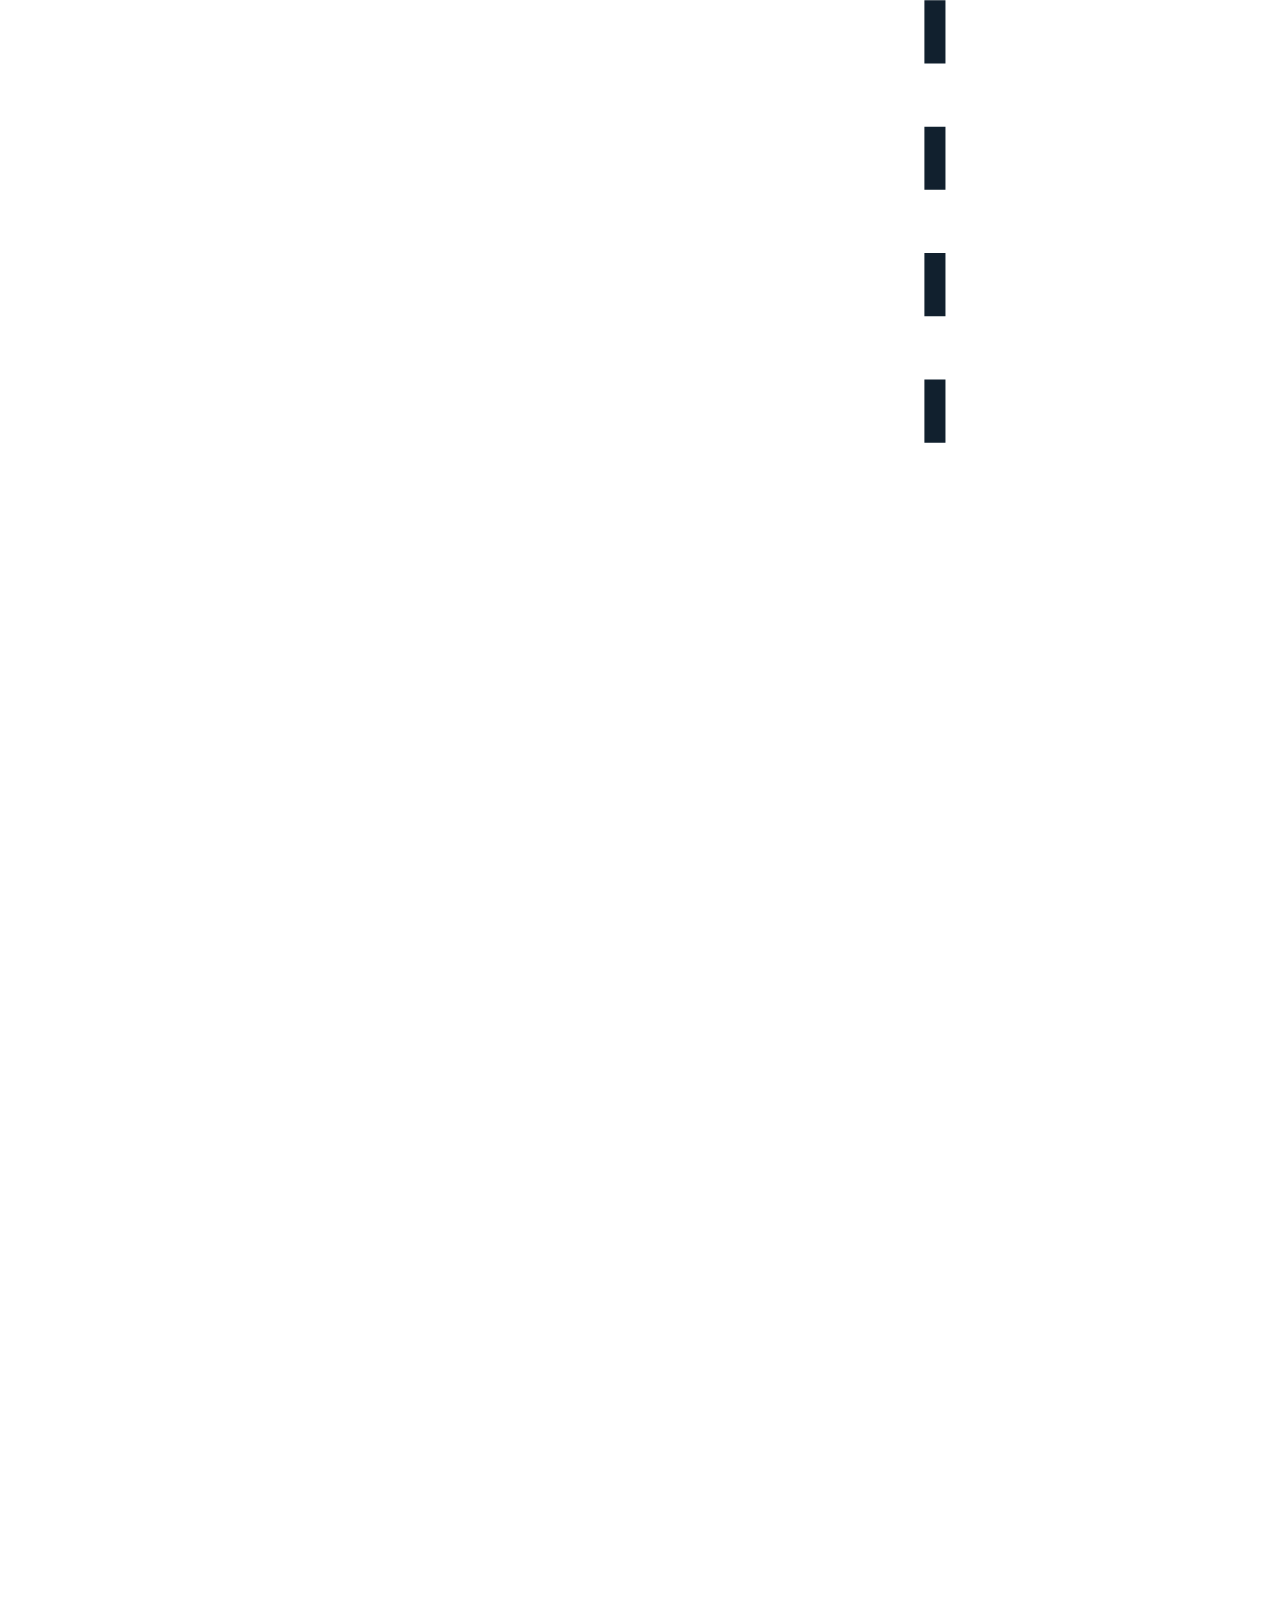
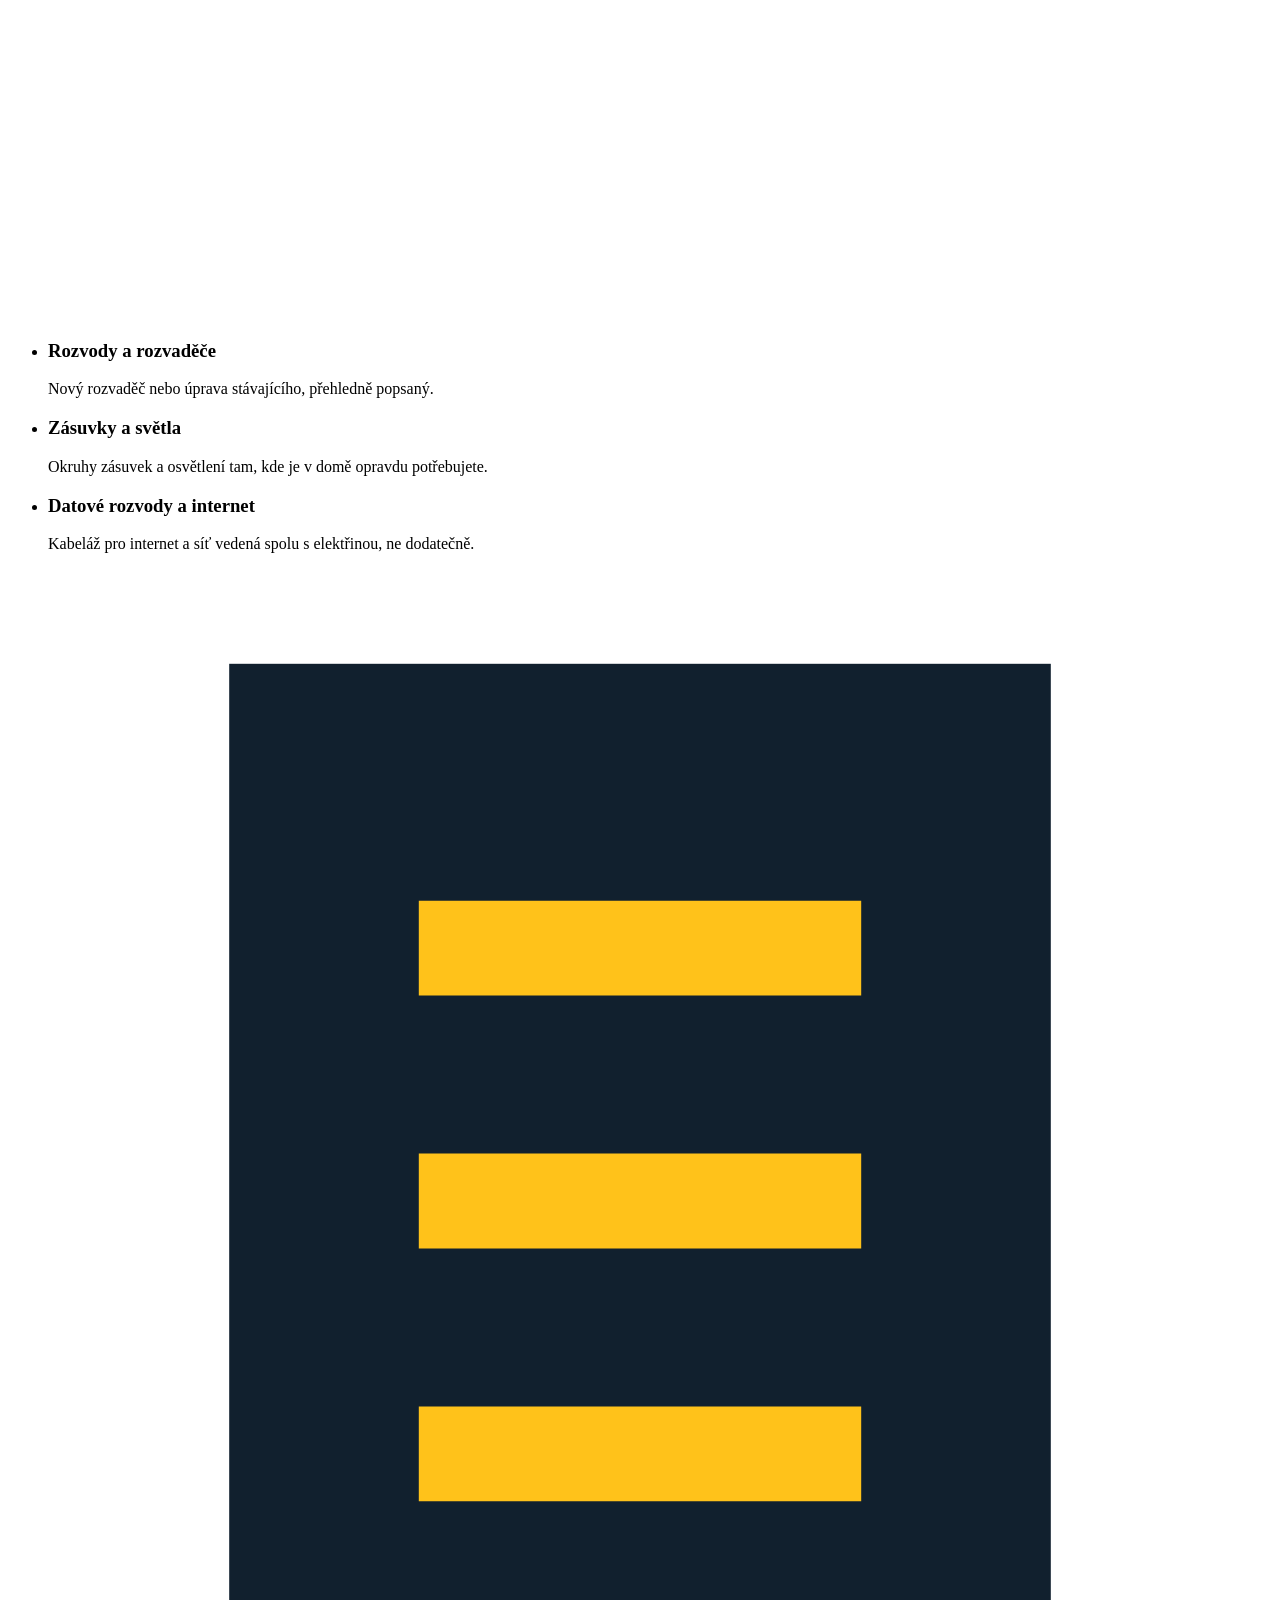
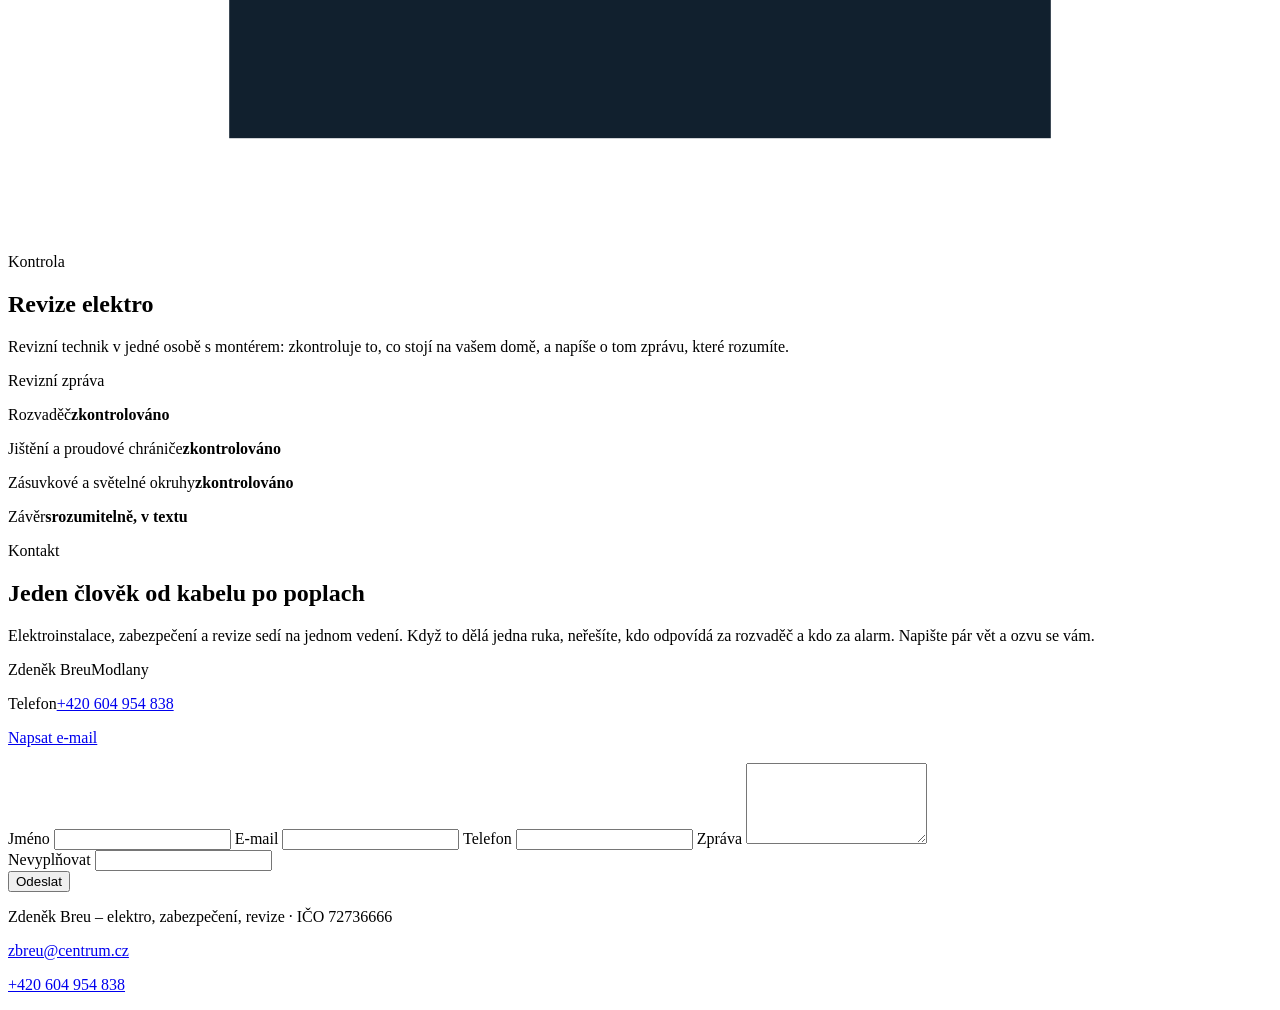
==== commit e41f5ee3: "build 2026-10-25 11:31" ====
--- a/index.html
+++ b/index.html
@@ -18,7 +18,7 @@
 <meta name="twitter:card" content="summary_large_image">
 <link rel="stylesheet" href="/breu-elektro/css/style.css?v=f31ffc3040">
 
-<script type="application/ld+json">{"@context": "https://schema.org", "@type": "LocalBusiness", "name": "Zdeněk Breu – elektro, zabezpečení, revize", "url": "https://webhunter-navrhy.github.io/breu-elektro/", "description": "Elektroinstalace, zabezpečovací systémy Jablotron a Ajax, kamerové systémy a revize elektro. Zdeněk Breu, Modlany.", "email": "zbreu@centrum.cz", "address": {"@type": "PostalAddress", "streetAddress": "Modlany 122", "postalCode": "417 13", "addressLocality": "Modlany", "addressCountry": "CZ"}, "taxID": "72736666", "image": "https://webhunter-navrhy.github.io/breu-elektro/og.jpg"}</script>
+<script type="application/ld+json">{"@context": "https://schema.org", "@type": "LocalBusiness", "name": "Zdeněk Breu – elektro, zabezpečení, revize", "url": "https://webhunter-navrhy.github.io/breu-elektro/", "description": "Elektroinstalace, zabezpečovací systémy Jablotron a Ajax, kamerové systémy a revize elektro. Zdeněk Breu, Modlany.", "telephone": "+420 604 954 838", "email": "zbreu@centrum.cz", "address": {"@type": "PostalAddress", "streetAddress": "Modlany 122", "postalCode": "417 13", "addressLocality": "Modlany", "addressCountry": "CZ"}, "taxID": "72736666", "image": "https://webhunter-navrhy.github.io/breu-elektro/og.jpg"}</script>
 </head>
 <body>
 <a class="skip" href="#obsah">Přeskočit na obsah</a>
@@ -142,6 +142,7 @@
       <h2>Jeden člověk od kabelu po poplach</h2>
       <p class="perex">Elektroinstalace, zabezpečení a revize sedí na jednom vedení. Když to dělá jedna ruka, neřešíte, kdo odpovídá za rozvaděč a kdo za alarm. Napište pár vět a ozvu se vám.</p>
       <p class="kont-radek"><span>Zdeněk Breu</span>Modlany</p>
+      <p class="kont-radek"><span>Telefon</span><a href="tel:+420604954838">+420 604 954 838</a></p>
       <p class="kont-radek"><a class="tl tl-zl" href="mailto:zbreu@centrum.cz">Napsat e-mail</a></p>
     </div>
     <div class="form-box">
@@ -163,7 +164,7 @@
   <div class="wrap">
     <p>Zdeněk Breu – elektro, zabezpečení, revize · IČO 72736666</p>
     <p><a href="mailto:zbreu@centrum.cz">zbreu@centrum.cz</a></p>
-    
+    <p><a href="tel:+420604954838">+420 604 954 838</a></p>
   </div>
 </footer>
 <script src="/breu-elektro/js/main.js?v=dda8a54f4d" defer></script>
